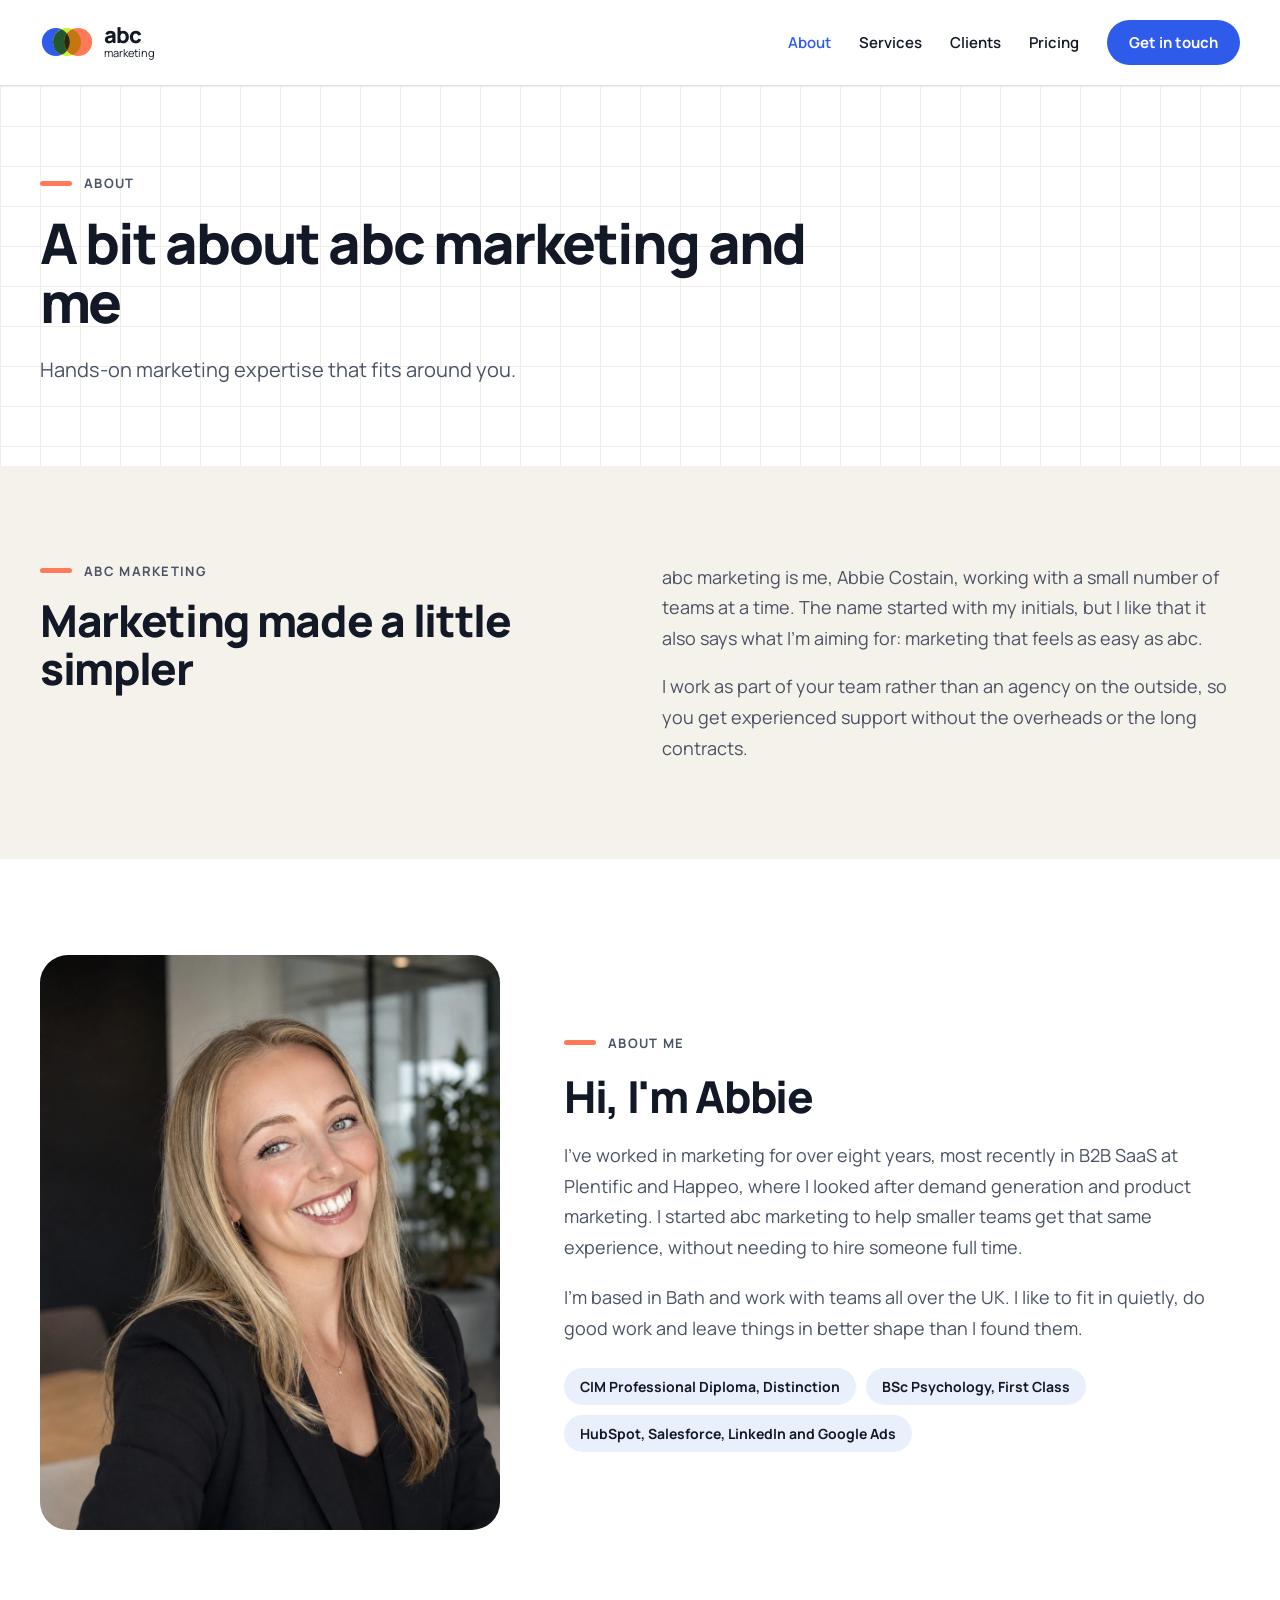
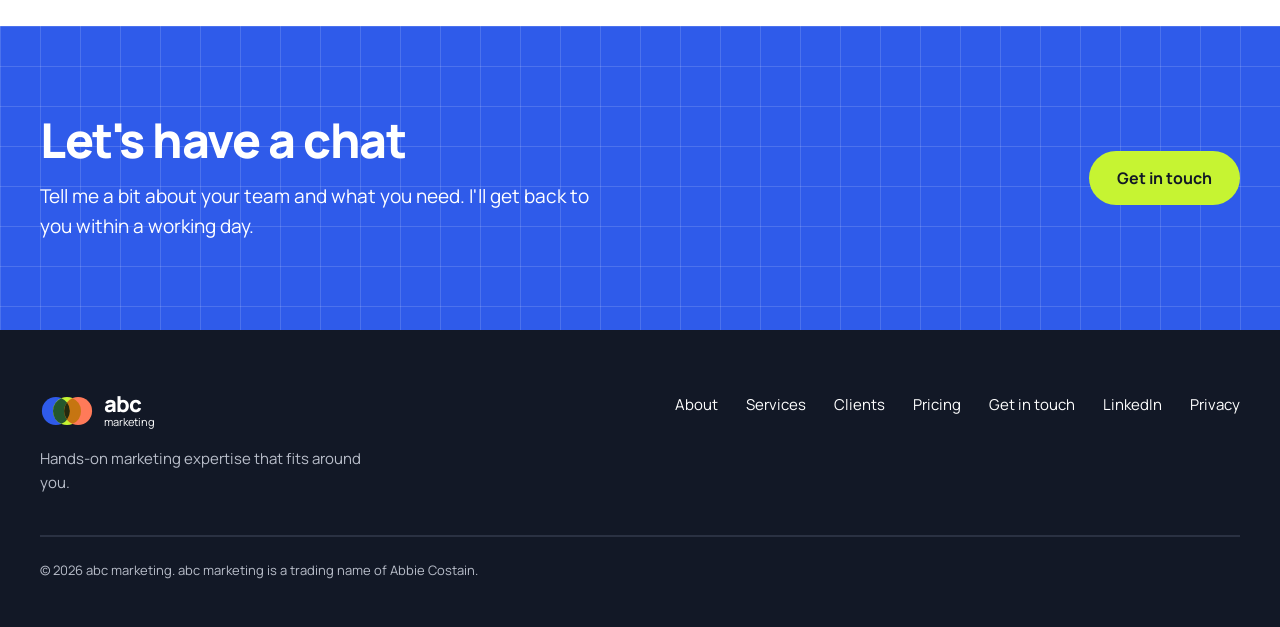
==== about.html @ 3ad104ee "Add privacy policy, footer privacy links and trading name line Co-Authored-By: Claude Opus 5.5 <nore" ====
<!doctype html>
<html lang="en-GB">
<head>
<meta charset="utf-8">
<meta name="viewport" content="width=device-width, initial-scale=1">
<title>About | abc marketing</title>
<meta name="description" content="A bit about abc marketing and Abbie Costain.">
<link rel="icon" type="image/png" sizes="32x32" href="abc-marketing-app-icon-32.png">
<link rel="icon" type="image/svg+xml" href="abc-marketing-app-icon.svg">
<link rel="apple-touch-icon" href="abc-marketing-app-icon-180.png">
<link rel="preconnect" href="https://fonts.googleapis.com">
<link rel="preconnect" href="https://fonts.gstatic.com" crossorigin>
<link rel="stylesheet" href="https://fonts.googleapis.com/css2?family=Manrope:wght@400;500;600;700;800&amp;display=swap">
<link rel="stylesheet" href="styles.css">
</head>
<body>
<div style="font-family: Manrope, sans-serif; color: #121826; background: #FFFFFF">
<header style="border-bottom: 1px solid #E4E2DC; background: #FFFFFF">
<div style="max-width: 1200px; margin: 0 auto; padding: 20px 24px; display: flex; flex-wrap: wrap; align-items: center; justify-content: space-between; gap: 16px">
<a href="index.html" aria-label="abc marketing home" style="display: flex; align-items: center; gap: 10px; text-decoration: none; color: #121826"><svg width="54" height="32" viewBox="0 0 170 100" aria-hidden="true"><circle cx="50" cy="50" r="44" fill="#2F5BEA"></circle><circle cx="85" cy="50" r="44" fill="#C6F432"></circle><circle cx="120" cy="50" r="44" fill="#FF7A59"></circle><path d="M67.5,9.63 A44,44 0 0,1 67.5,90.37 A44,44 0 0,1 67.5,9.63 Z" fill="#24572E"></path><path d="M102.5,9.63 A44,44 0 0,1 102.5,90.37 A44,44 0 0,1 102.5,9.63 Z" fill="#C67511"></path><path d="M85,23.34 A44,44 0 0,1 85,76.66 A44,44 0 0,1 85,23.34 Z" fill="#242A10"></path></svg><span style="display: flex; flex-direction: column"><span style="font-weight: 800; font-size: 22px; line-height: 0.92; letter-spacing: -0.035em">abc</span><span style="font-size: 11px">marketing</span></span></a>
<nav aria-label="Main" style="display: flex; flex-wrap: wrap; align-items: center; gap: 28px; font-weight: 600; font-size: 15px">
<a href="about.html" aria-current="page" style="color: #2F5BEA; text-decoration: none">About</a>
<a href="services.html" style="color: #121826; text-decoration: none">Services</a>
<a href="clients.html" style="color: #121826; text-decoration: none">Clients</a>
<a href="pricing.html" style="color: #121826; text-decoration: none">Pricing</a>
<a href="contact.html" style="background: #2F5BEA; color: #FFFFFF; text-decoration: none; padding: 12px 22px; border-radius: 999px; font-weight: 700">Get in touch</a>
</nav>
</div>
</header>

<section style="background-color: #FFFFFF; background-image: linear-gradient(#EFEDE8 1px, transparent 1px), linear-gradient(90deg, #EFEDE8 1px, transparent 1px); background-size: 40px 40px">
<div style="max-width: 1200px; margin: 0 auto; padding: 88px 24px 80px; display: flex; flex-direction: column; gap: 22px; max-width: 1200px">
<div style="display: flex; align-items: center; gap: 12px"><div style="width: 32px; height: 5px; border-radius: 3px; background: #FF7A59"></div><span style="font-weight: 700; font-size: 13px; letter-spacing: 0.1em; text-transform: uppercase; color: #4A5263">About</span></div>
<h1 style="margin: 0; font-size: 56px; font-weight: 800; line-height: 1.05; letter-spacing: -0.035em; max-width: 800px">A bit about abc marketing and me</h1>
<p style="margin: 0; font-size: 20px; line-height: 1.6; color: #4A5263; max-width: 640px">Hands-on marketing expertise that fits around you.</p>
</div>
</section>

<section style="background: #F5F2EC">
<div style="max-width: 1200px; margin: 0 auto; padding: 96px 24px; display: flex; flex-direction: column; gap: 44px">
<div style="display: flex; flex-wrap: wrap; gap: 32px 64px">
<div style="flex: 1 1 420px"><div style="display: flex; flex-direction: column; gap: 16px; max-width: 720px">
<div style="display: flex; align-items: center; gap: 12px"><div style="width: 32px; height: 5px; border-radius: 3px; background: #FF7A59"></div><span style="font-weight: 700; font-size: 13px; letter-spacing: 0.1em; text-transform: uppercase; color: #4A5263">abc marketing</span></div>
<h2 style="margin: 0; font-size: 44px; font-weight: 800; line-height: 1.1; letter-spacing: -0.03em">Marketing made a little simpler</h2>
</div></div>
<div style="flex: 1 1 440px; display: flex; flex-direction: column; gap: 18px; font-size: 18px; line-height: 1.7; color: #4A5263"><p style="margin: 0">abc marketing is me, Abbie Costain, working with a small number of teams at a time. The name started with my initials, but I like that it also says what I'm aiming for: marketing that feels as easy as abc.</p><p style="margin: 0">I work as part of your team rather than an agency on the outside, so you get experienced support without the overheads or the long contracts.</p></div>
</div>
</div>
</section>

<section style="background: #FFFFFF">
<div style="max-width: 1200px; margin: 0 auto; padding: 96px 24px; display: flex; flex-wrap: wrap; gap: 64px; align-items: center">
<img src="abbie-costain.jpg" alt="Abbie Costain smiling, wearing a black blazer" style="flex: 1 1 340px; max-width: 460px; width: 100%; aspect-ratio: 4 / 5; object-fit: cover; object-position: 50% 30%; border-radius: 28px; background: #F5F2EC; display: block">
<div style="flex: 1 1 480px; display: flex; flex-direction: column; gap: 20px">
<div style="display: flex; align-items: center; gap: 12px"><div style="width: 32px; height: 5px; border-radius: 3px; background: #FF7A59"></div><span style="font-weight: 700; font-size: 13px; letter-spacing: 0.1em; text-transform: uppercase; color: #4A5263">About me</span></div>
<h2 style="margin: 0; font-size: 44px; font-weight: 800; line-height: 1.1; letter-spacing: -0.03em">Hi, I'm Abbie</h2>
<p style="margin: 0; font-size: 18px; line-height: 1.7; color: #4A5263">I've worked in marketing for over eight years, most recently in B2B SaaS at Plentific and Happeo, where I looked after demand generation and product marketing. I started abc marketing to help smaller teams get that same experience, without needing to hire someone full time.</p>
<p style="margin: 0; font-size: 18px; line-height: 1.7; color: #4A5263">I'm based in Bath and work with teams all over the UK. I like to fit in quietly, do good work and leave things in better shape than I found them.</p>
<div style="display: flex; flex-wrap: wrap; gap: 10px; margin-top: 4px"><span style="font-weight: 700; font-size: 14px; padding: 9px 16px; border-radius: 999px; background: #EAEFFC">CIM Professional Diploma, Distinction</span><span style="font-weight: 700; font-size: 14px; padding: 9px 16px; border-radius: 999px; background: #EAEFFC">BSc Psychology, First Class</span><span style="font-weight: 700; font-size: 14px; padding: 9px 16px; border-radius: 999px; background: #EAEFFC">HubSpot, Salesforce, LinkedIn and Google Ads</span></div>
</div>
</div>
</section>

<section style="background-color: #2F5BEA; background-image: linear-gradient(rgba(255,255,255,0.14) 1px, transparent 1px), linear-gradient(90deg, rgba(255,255,255,0.14) 1px, transparent 1px); background-size: 40px 40px; color: #FFFFFF">
<div style="max-width: 1200px; margin: 0 auto; padding: 88px 24px; display: flex; flex-wrap: wrap; gap: 32px; align-items: center; justify-content: space-between">
<div style="flex: 1 1 520px; display: flex; flex-direction: column; gap: 14px">
<h2 style="margin: 0; font-size: 48px; font-weight: 800; line-height: 1.1; letter-spacing: -0.03em">Let's have a chat</h2>
<p style="margin: 0; font-size: 19px; line-height: 1.6; max-width: 560px">Tell me a bit about your team and what you need. I'll get back to you within a working day.</p>
</div>
<a href="contact.html" style="background: #C6F432; color: #121826; text-decoration: none; padding: 16px 28px; border-radius: 999px; font-weight: 700; font-size: 16px">Get in touch</a>
</div>
</section>

<footer style="background: #121826; color: #FFFFFF">
<div style="max-width: 1200px; margin: 0 auto; padding: 64px 24px 48px; display: flex; flex-wrap: wrap; gap: 40px; justify-content: space-between">
<div style="display: flex; flex-direction: column; gap: 18px">
<div style="display: flex; align-items: center; gap: 10px"><svg width="54" height="32" viewBox="0 0 170 100" aria-hidden="true"><circle cx="50" cy="50" r="44" fill="#2F5BEA"></circle><circle cx="85" cy="50" r="44" fill="#C6F432"></circle><circle cx="120" cy="50" r="44" fill="#FF7A59"></circle><path d="M67.5,9.63 A44,44 0 0,1 67.5,90.37 A44,44 0 0,1 67.5,9.63 Z" fill="#24572E"></path><path d="M102.5,9.63 A44,44 0 0,1 102.5,90.37 A44,44 0 0,1 102.5,9.63 Z" fill="#C67511"></path><path d="M85,23.34 A44,44 0 0,1 85,76.66 A44,44 0 0,1 85,23.34 Z" fill="#242A10"></path></svg><span style="display: flex; flex-direction: column"><span style="font-weight: 800; font-size: 22px; line-height: 0.92; letter-spacing: -0.035em">abc</span><span style="font-size: 11px">marketing</span></span></div>
<div style="font-size: 15px; line-height: 1.6; color: #B9BECA; max-width: 340px">Hands-on marketing expertise that fits around you.</div>
</div>
<nav aria-label="Footer" style="display: flex; flex-wrap: wrap; gap: 12px 28px; font-size: 15px; align-content: flex-start">
<a href="about.html" style="color: #FFFFFF; text-decoration: none">About</a>
<a href="services.html" style="color: #FFFFFF; text-decoration: none">Services</a>
<a href="clients.html" style="color: #FFFFFF; text-decoration: none">Clients</a>
<a href="pricing.html" style="color: #FFFFFF; text-decoration: none">Pricing</a>
<a href="contact.html" style="color: #FFFFFF; text-decoration: none">Get in touch</a>
<a href="#" style="color: #FFFFFF; text-decoration: none">LinkedIn</a>
<a href="privacy.html" style="color: #FFFFFF; text-decoration: none">Privacy</a>
</nav>
<div style="flex-basis: 100%; font-size: 13px; color: #B9BECA; padding-top: 24px; border-top: 2px solid #2A3142">© 2026 abc marketing. abc marketing is a trading name of Abbie Costain.</div>
</div>
</footer>
</div>
</body>
</html>
---- styles.css ----
/* abc marketing website styles
   Shared with the abc marketing design system: same tokens, same component classes. */

/* Tokens */
:root {
  --cobalt: #2f5bea; --ink: #121826; --white: #ffffff; --sand: #f5f2ec;
  --lime: #c6f432; --coral: #ff7a59; --cobalt-10: #eaeffc; --slate: #4a5263; --line: #e4e2dc;
  --lime-shade: #b5e21f; --logo-green: #24572e; --logo-amber: #c67511; --logo-olive: #242a10;
  --ink-muted: #b9beca; --ink-line: #2a3142;
  --surface: var(--white); --surface-alt: var(--sand); --text: var(--ink); --text-muted: var(--slate);
  --accent: var(--cobalt); --accent-on-dark: var(--lime); --border: var(--line);
  --space-1: 4px; --space-2: 8px; --space-3: 16px; --space-4: 24px; --space-5: 32px; --space-6: 48px; --space-7: 64px; --space-8: 96px;
  --radius-sm: 8px; --radius-field: 14px; --radius-card: 24px; --radius-pill: 999px;
  --font-sans: Manrope, system-ui, -apple-system, "Segoe UI", sans-serif;
}

/* Base */
body { margin: 0; font-family: var(--font-sans); color: var(--ink); background: var(--white); }
a { color: var(--cobalt); }
a:hover { color: var(--ink); }
img { max-width: 100%; }
.abc *, .abc *::before, .abc *::after { box-sizing: border-box; }

/* Type styles */
.hero { margin: 0; font-size: 56px; font-weight: 800; line-height: 1.05; letter-spacing: -0.035em; }
.heading-1 { margin: 0; font-size: 48px; font-weight: 800; line-height: 1.05; letter-spacing: -0.03em; }
.heading-2 { margin: 0; font-size: 28px; font-weight: 700; line-height: 1.2; letter-spacing: -0.01em; }
.lead { margin: 0; font-size: 20px; line-height: 1.6; color: var(--slate); }
.body { margin: 0; font-size: 18px; line-height: 1.6; }
.small { margin: 0; font-size: 15px; line-height: 1.6; }

/* Layout */
.container { max-width: 1200px; margin: 0 auto; padding-left: var(--space-4); padding-right: var(--space-4); }
.site-header { border-bottom: 1px solid var(--line); background: var(--white); }
.site-header__inner { padding-top: 20px; padding-bottom: 20px; display: flex; flex-wrap: wrap; align-items: center; justify-content: space-between; gap: var(--space-3); }
.site-nav { display: flex; flex-wrap: wrap; align-items: center; gap: 28px; }
.site-footer { background: var(--ink); color: var(--white); }
.site-footer__inner { padding-top: var(--space-7); padding-bottom: var(--space-6); display: flex; flex-wrap: wrap; gap: 40px; justify-content: space-between; }
.site-footer__brand { display: flex; flex-direction: column; gap: 18px; }
.site-footer__tagline { max-width: 420px; color: var(--ink-muted); text-wrap: balance; }
.site-footer__nav { display: flex; flex-wrap: wrap; gap: 12px 28px; font-size: 15px; align-content: flex-start; }
.site-footer__nav a { color: var(--white); text-decoration: none; }
.site-footer__nav a:hover { color: var(--lime); }
.site-footer__legal { flex-basis: 100%; font-size: 13px; color: var(--ink-muted); padding-top: var(--space-4); border-top: 2px solid var(--ink-line); }

/* Homepage hero: spacing scales with screen height so it fits laptop screens */
.home-hero { padding-top: clamp(56px, 12vh, 128px); padding-bottom: clamp(64px, 13vh, 136px); display: flex; flex-direction: column; align-items: center; text-align: center; gap: 26px; }
.home-hero .hero { max-width: 860px; }
.home-hero .lead { max-width: 640px; }
.home-hero__actions { display: flex; flex-wrap: wrap; justify-content: center; gap: 12px; margin-top: 6px; }

/* Contact page */
.contact-hero { padding-top: clamp(48px, 8vh, 88px); padding-bottom: clamp(56px, 9vh, 96px); display: flex; flex-wrap: wrap; gap: 56px; align-items: flex-start; justify-content: space-between; }
.contact-hero__intro { flex: 1 1 420px; max-width: 520px; display: flex; flex-direction: column; gap: 22px; }
.contact-hero__intro .hero { max-width: 800px; }
.contact-form { flex: 1 1 480px; max-width: 560px; background: var(--white); border: 2px solid var(--line); border-radius: 28px; padding: 40px; display: flex; flex-direction: column; gap: 20px; }
.contact-form__row { display: grid; grid-template-columns: repeat(auto-fit, minmax(220px, 1fr)); gap: 20px; }
.contact-form .abc-btn { align-self: flex-start; }

/* Components (from the design system) */
.abc-btn { display: inline-flex; align-items: center; justify-content: center; gap: var(--space-2); min-height: 48px; padding: 0 28px; border-radius: var(--radius-pill); border: 2px solid transparent; font: 700 16px/1 var(--font-sans); text-decoration: none; cursor: pointer; }
.abc-btn--primary { background: var(--cobalt); color: var(--white); }
.abc-btn--primary:hover { background: var(--ink); color: var(--white); }
.abc-btn--secondary { background: transparent; color: var(--ink); border-color: var(--ink); }
.abc-btn--secondary:hover { background: var(--ink); color: var(--white); }
.abc-btn--on-dark { background: var(--lime); color: var(--ink); }
.abc-btn--on-dark:hover { background: var(--white); color: var(--ink); }
.abc-btn--small { min-height: 44px; padding: 0 22px; font-size: 15px; }
.abc-btn:focus-visible { outline: 3px solid var(--ink); outline-offset: 3px; }
.abc-btn--on-dark:focus-visible { outline-color: var(--lime); }

.abc-link { color: var(--cobalt); font-weight: 700; text-decoration: none; }
.abc-link:hover { color: var(--ink); text-decoration: underline; text-underline-offset: 4px; }
.abc-link--arrow::after { content: " \2192"; }

/* Highlighter stroke: one phrase per headline, kept on one line */
.abc-highlight { display: inline-block; white-space: nowrap; line-height: inherit; padding: 0 0.25em; background: url("data:image/svg+xml,%3Csvg xmlns='http://www.w3.org/2000/svg' viewBox='0 0 400 100' preserveAspectRatio='none'%3E%3Cpath fill='%23C6F432' d='M9,30 C70,22 150,27 230,21 S350,18 393,24 L396,37 L393,51 L397,65 L391,80 C330,88 240,83 160,88 S50,93 11,89 L6,77 L9,64 L5,51 L9,39 Z'/%3E%3Cpath fill='%23B5E21F' opacity='.45' d='M14,72 C90,66 200,70 300,66 S380,68 392,70 L390,80 C320,86 220,82 150,86 S60,90 12,86 Z'/%3E%3C/svg%3E") no-repeat center / 100% 100%; }
.abc-underline { display: inline-block; white-space: nowrap; padding-bottom: 0.18em; background: url("data:image/svg+xml,%3Csvg xmlns='http://www.w3.org/2000/svg' viewBox='0 0 400 40' preserveAspectRatio='none'%3E%3Cpath fill='%232F5BEA' d='M6,12 C80,6 170,10 250,7 S360,5 394,9 L397,18 L393,27 C320,33 230,29 150,32 S50,35 8,32 L3,24 L7,18 Z'/%3E%3C/svg%3E") no-repeat left bottom / 100% 0.32em; }

.abc-eyebrow { display: inline-flex; align-items: center; gap: 12px; font: 700 13px/1.4 var(--font-sans); letter-spacing: 0.1em; text-transform: uppercase; color: var(--slate); }
.abc-eyebrow::before { content: ""; width: 32px; height: 5px; border-radius: 3px; background: var(--coral); }
.abc-eyebrow--on-dark { color: var(--ink-muted); }

.abc-tag { display: inline-flex; align-items: center; padding: 7px 14px; border-radius: var(--radius-pill); background: var(--cobalt-10); color: var(--ink); font: 700 13px/1 var(--font-sans); }
.abc-tag--featured { background: var(--coral); }

.abc-card { background: var(--sand); border-radius: var(--radius-card); padding: var(--space-4); display: flex; flex-direction: column; gap: 10px; position: relative; }
.abc-card--outline { background: var(--white); border: 2px solid var(--line); }

.abc-field { display: flex; flex-direction: column; gap: var(--space-2); }
.abc-field__label { font: 700 15px/1.3 var(--font-sans); }
.abc-field__input { width: 100%; font: 400 16px/1.4 var(--font-sans); padding: 14px 16px; border: 2px solid var(--slate); border-radius: 12px; background: var(--white); color: var(--ink); }
.abc-field__input:focus { outline: none; border-color: var(--cobalt); box-shadow: 0 0 0 3px var(--cobalt-10); }
textarea.abc-field__input { resize: vertical; }

.abc-logo { display: inline-flex; align-items: center; gap: 10px; color: var(--ink); text-decoration: none; }
.abc-logo:hover { color: var(--ink); }
.abc-logo__words { display: flex; flex-direction: column; }
.abc-logo__abc { font-weight: 800; font-size: 22px; line-height: 0.92; letter-spacing: -0.035em; }
.abc-logo__marketing { font-size: 11px; font-weight: 400; }
.abc-logo--on-dark, .abc-logo--on-dark:hover { color: var(--white); }

/* Section backgrounds */
/* Legal pages */
.legal-hero { padding-top: clamp(48px, 8vh, 88px); padding-bottom: clamp(40px, 6vh, 64px); display: flex; flex-direction: column; gap: 18px; }
.legal-page { max-width: 760px; padding-top: var(--space-7); padding-bottom: var(--space-8); display: flex; flex-direction: column; gap: 18px; }
.legal-page .heading-2 { margin-top: 24px; }
.legal-page .heading-2:first-child { margin-top: 0; }
.legal-list { margin: 0; padding-left: 1.2em; display: flex; flex-direction: column; gap: 8px; }
.contact-form__note { margin: 0; font-size: 14px; line-height: 1.5; color: var(--slate); }
.abc-bg-dots { background-color: var(--sand); background-image: radial-gradient(#d9d4ca 1.6px, transparent 1.6px); background-size: 28px 28px; }
.abc-bg-grid { background-color: var(--white); background-image: linear-gradient(var(--line) 1px, transparent 1px), linear-gradient(90deg, var(--line) 1px, transparent 1px); background-size: 28px 28px; }
.abc-bg-blueprint { background-color: var(--cobalt); color: var(--white); background-image: linear-gradient(rgba(255,255,255,0.16) 1px, transparent 1px), linear-gradient(90deg, rgba(255,255,255,0.16) 1px, transparent 1px); background-size: 28px 28px; }

/* Older pages (not linked): keep a wrapped highlight neat */
h1 span, h2 span { -webkit-box-decoration-break: clone; box-decoration-break: clone; }

/* Smaller screens */
@media (max-width: 700px) {
  h1, .hero { font-size: 40px !important; }
  h2 { font-size: 32px !important; }
  /* Homepage headline: shrink just enough to keep the highlighted phrase on one line */
  #hero-title { font-size: min(40px, calc((100vw - 72px) / 8.6)) !important; }
  section > div, .home-hero, .contact-hero { padding-top: 64px !important; padding-bottom: 64px !important; }
  header nav { gap: 16px !important; }
  .contact-form { padding: 28px; }
}
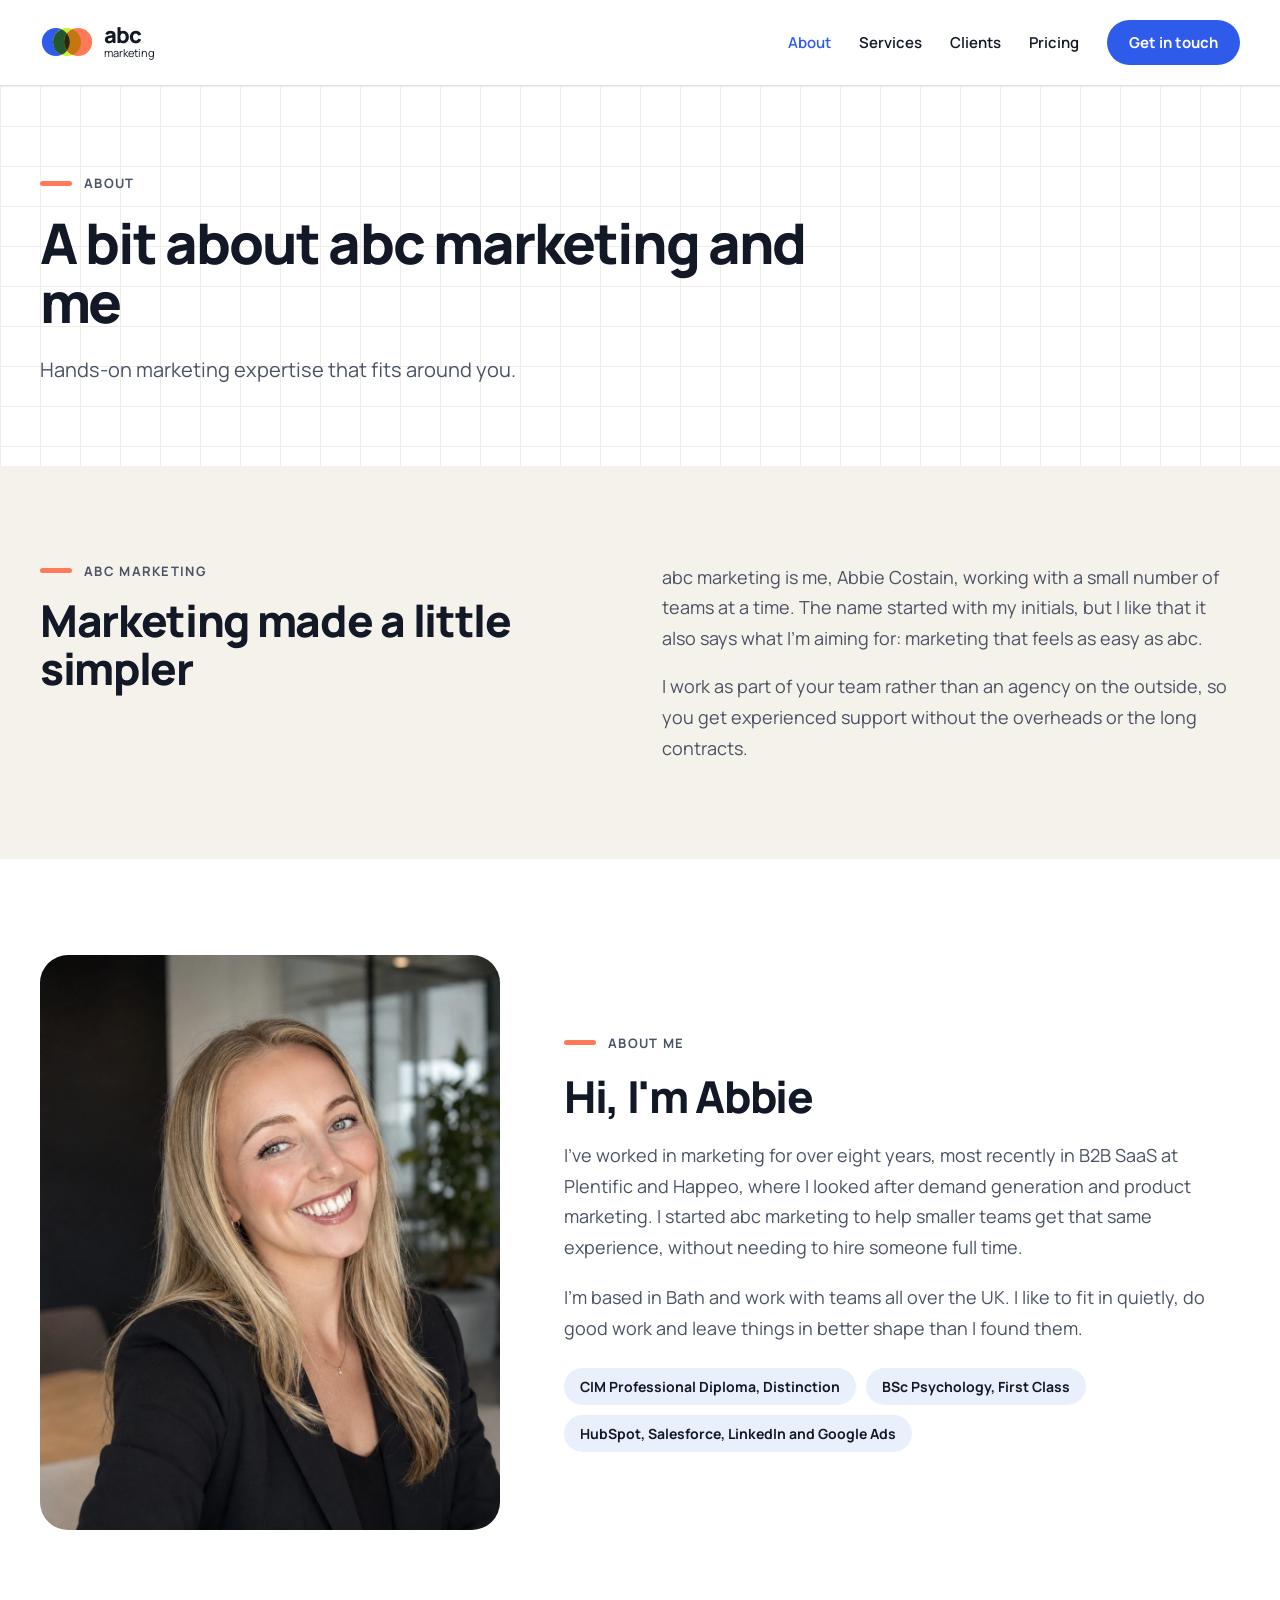
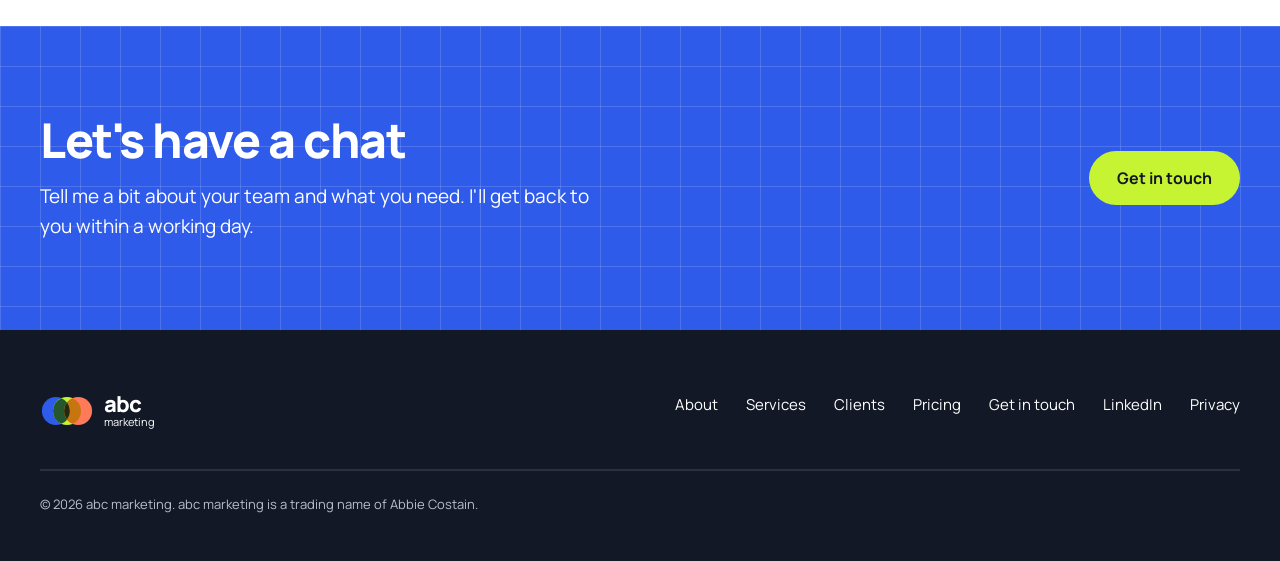
==== commit e29295d5: "Remove footer tagline and switch favicon to white tile Co-Authored-By: Claude Opus 5.5 <noreply@anth" ====
--- a/about.html
+++ b/about.html
@@ -75,7 +75,6 @@
 <div style="max-width: 1200px; margin: 0 auto; padding: 64px 24px 48px; display: flex; flex-wrap: wrap; gap: 40px; justify-content: space-between">
 <div style="display: flex; flex-direction: column; gap: 18px">
 <div style="display: flex; align-items: center; gap: 10px"><svg width="54" height="32" viewBox="0 0 170 100" aria-hidden="true"><circle cx="50" cy="50" r="44" fill="#2F5BEA"></circle><circle cx="85" cy="50" r="44" fill="#C6F432"></circle><circle cx="120" cy="50" r="44" fill="#FF7A59"></circle><path d="M67.5,9.63 A44,44 0 0,1 67.5,90.37 A44,44 0 0,1 67.5,9.63 Z" fill="#24572E"></path><path d="M102.5,9.63 A44,44 0 0,1 102.5,90.37 A44,44 0 0,1 102.5,9.63 Z" fill="#C67511"></path><path d="M85,23.34 A44,44 0 0,1 85,76.66 A44,44 0 0,1 85,23.34 Z" fill="#242A10"></path></svg><span style="display: flex; flex-direction: column"><span style="font-weight: 800; font-size: 22px; line-height: 0.92; letter-spacing: -0.035em">abc</span><span style="font-size: 11px">marketing</span></span></div>
-<div style="font-size: 15px; line-height: 1.6; color: #B9BECA; max-width: 340px">Hands-on marketing expertise that fits around you.</div>
 </div>
 <nav aria-label="Footer" style="display: flex; flex-wrap: wrap; gap: 12px 28px; font-size: 15px; align-content: flex-start">
 <a href="about.html" style="color: #FFFFFF; text-decoration: none">About</a>
--- a/styles.css
+++ b/styles.css
@@ -101,12 +101,42 @@
 .abc-logo--on-dark, .abc-logo--on-dark:hover { color: var(--white); }
 
 /* Section backgrounds */
-/* Legal pages */
-.legal-hero { padding-top: clamp(48px, 8vh, 88px); padding-bottom: clamp(40px, 6vh, 64px); display: flex; flex-direction: column; gap: 18px; }
-.legal-page { max-width: 760px; padding-top: var(--space-7); padding-bottom: var(--space-8); display: flex; flex-direction: column; gap: 18px; }
-.legal-page .heading-2 { margin-top: 24px; }
-.legal-page .heading-2:first-child { margin-top: 0; }
-.legal-list { margin: 0; padding-left: 1.2em; display: flex; flex-direction: column; gap: 8px; }
+/* Privacy page */
+.pp-hero { padding-top: clamp(56px, 10vh, 96px); padding-bottom: clamp(56px, 9vh, 88px); display: flex; flex-direction: column; align-items: flex-start; gap: 22px; }
+.pp-hero .hero { max-width: 820px; }
+.pp-hero .lead { max-width: 640px; }
+.pp-hero__date { background: var(--white); border: 2px solid var(--line); }
+.pp-h2 { margin: 0; font-size: 44px; font-weight: 800; line-height: 1.1; letter-spacing: -0.03em; }
+.pp-short { padding-top: var(--space-8); padding-bottom: var(--space-8); display: flex; flex-direction: column; gap: 40px; }
+.pp-short__intro { display: flex; flex-direction: column; gap: 16px; }
+.pp-short__text { margin: 0; max-width: 720px; font-size: 18px; line-height: 1.7; color: var(--slate); }
+.pp-short__cards { display: grid; grid-template-columns: repeat(auto-fit, minmax(260px, 1fr)); gap: var(--space-4); }
+.pp-short__cards .abc-card { padding: var(--space-5); gap: 12px; }
+.pp-short__cards p, .pp-services p { margin: 0; font-size: 16px; line-height: 1.6; color: var(--slate); }
+.pp-icon { width: 48px; height: 48px; border-radius: 50%; background: var(--cobalt-10); color: var(--cobalt); display: inline-flex; align-items: center; justify-content: center; margin-bottom: 8px; }
+.pp-card__title, .pp-service__name { margin: 0; font-size: 22px; font-weight: 800; line-height: 1.2; letter-spacing: -0.01em; }
+.pp-rows { padding-top: var(--space-7); padding-bottom: var(--space-8); }
+.pp-row { display: grid; grid-template-columns: minmax(0, 1fr) minmax(0, 1.6fr); gap: 24px 64px; padding: var(--space-6) 0; border-top: 2px solid var(--line); }
+.pp-row:first-child { border-top: 0; }
+.pp-row__head { display: flex; flex-direction: column; gap: 12px; }
+.pp-row__num { font-weight: 800; font-size: 15px; color: var(--coral); letter-spacing: 0.04em; }
+.pp-row__title { margin: 0; font-size: 32px; font-weight: 800; line-height: 1.15; letter-spacing: -0.02em; }
+.pp-row__body { display: flex; flex-direction: column; gap: 18px; font-size: 18px; line-height: 1.7; color: var(--slate); }
+.pp-row__body p { margin: 0; }
+.pp-row__body strong { color: var(--ink); }
+.pp-services { display: grid; grid-template-columns: repeat(auto-fit, minmax(240px, 1fr)); gap: var(--space-3); }
+.pp-services .abc-card { padding: var(--space-4); gap: 10px; align-items: flex-start; }
+.pp-checks { list-style: none; margin: 0; padding: 0; display: flex; flex-direction: column; gap: 12px; }
+.pp-checks li { display: flex; gap: 12px; align-items: flex-start; color: var(--ink); }
+.pp-checks svg { flex: none; margin-top: 4px; color: var(--cobalt); }
+.pp-cta { padding-top: 88px; padding-bottom: 88px; display: flex; flex-wrap: wrap; gap: 32px; align-items: center; justify-content: space-between; }
+.pp-cta__text { display: flex; flex-direction: column; gap: 14px; }
+.pp-cta__text p { margin: 0; font-size: 19px; line-height: 1.6; }
+.pp-cta a:not(.abc-btn) { color: var(--white); }
+@media (max-width: 800px) {
+  .pp-row { grid-template-columns: 1fr; padding: var(--space-5) 0; }
+  .pp-h2 { font-size: 32px; }
+}
 .contact-form__note { margin: 0; font-size: 14px; line-height: 1.5; color: var(--slate); }
 .abc-bg-dots { background-color: var(--sand); background-image: radial-gradient(#d9d4ca 1.6px, transparent 1.6px); background-size: 28px 28px; }
 .abc-bg-grid { background-color: var(--white); background-image: linear-gradient(var(--line) 1px, transparent 1px), linear-gradient(90deg, var(--line) 1px, transparent 1px); background-size: 28px 28px; }
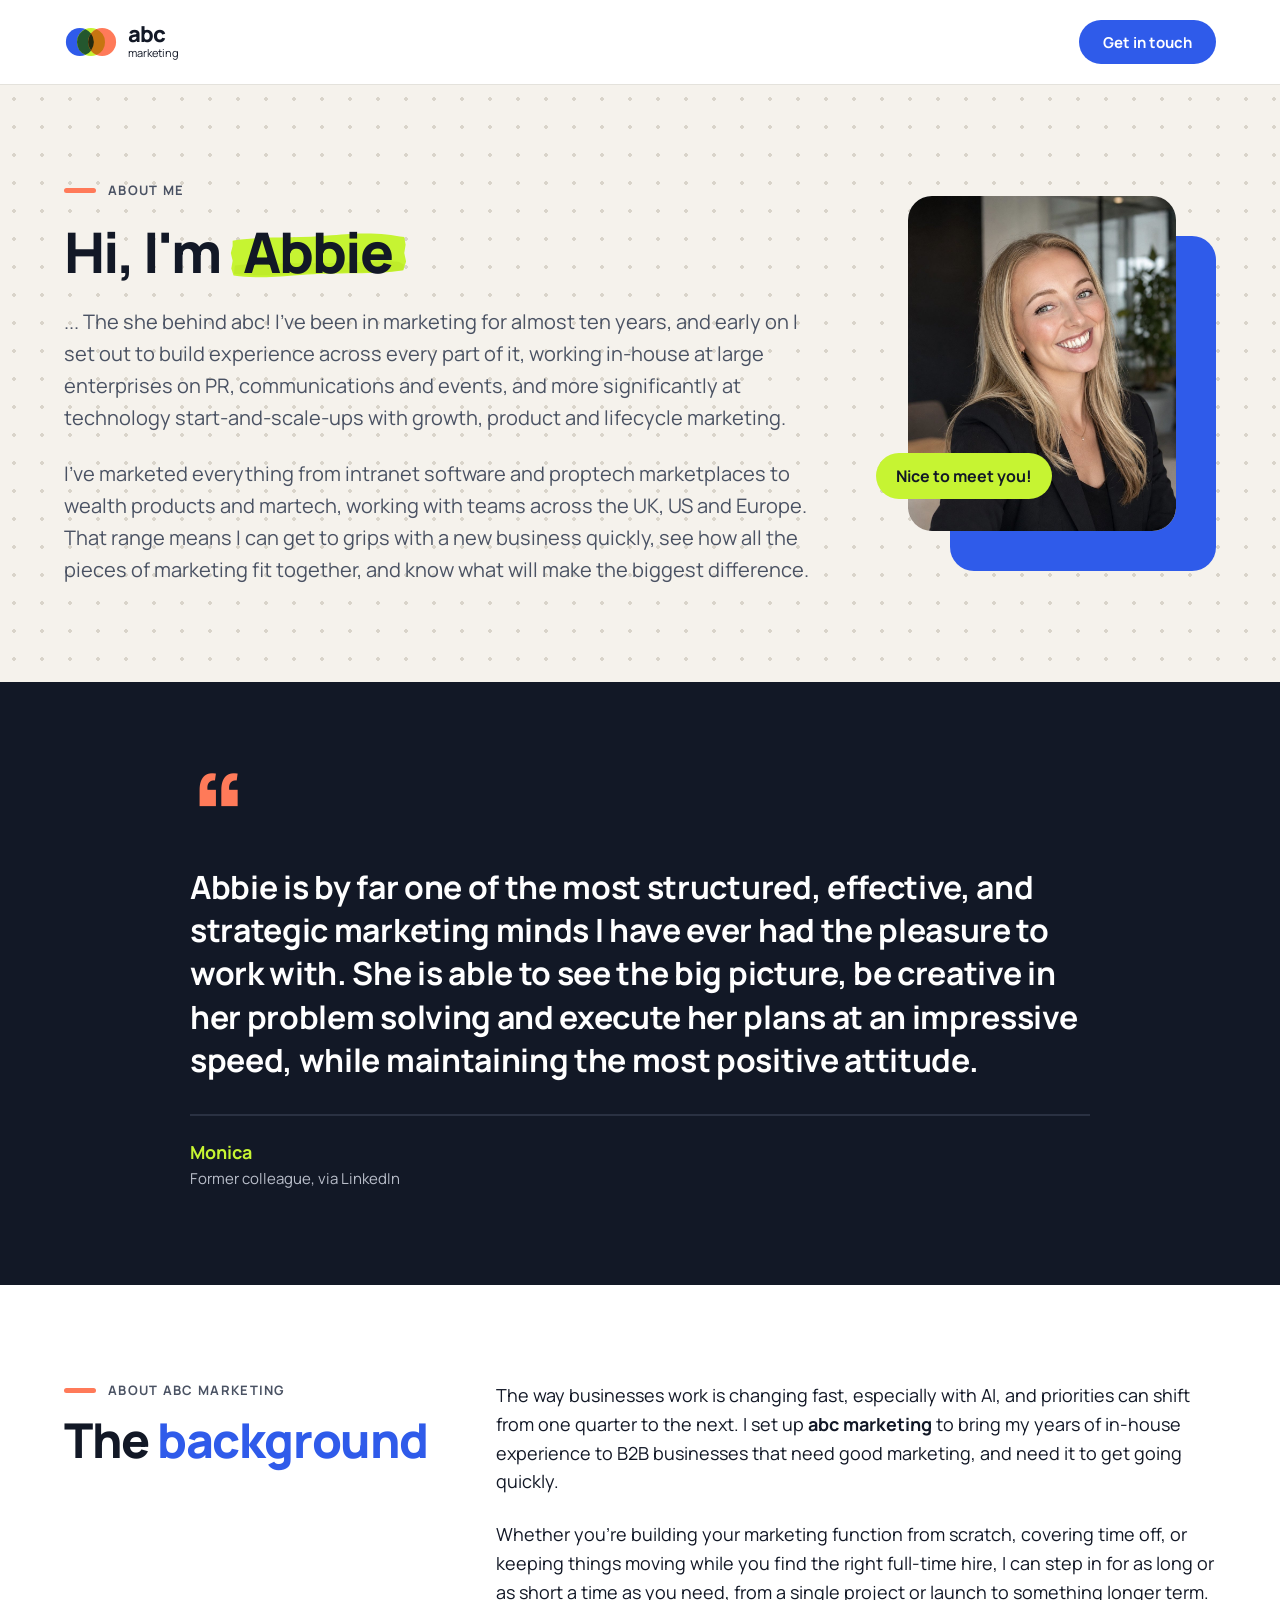
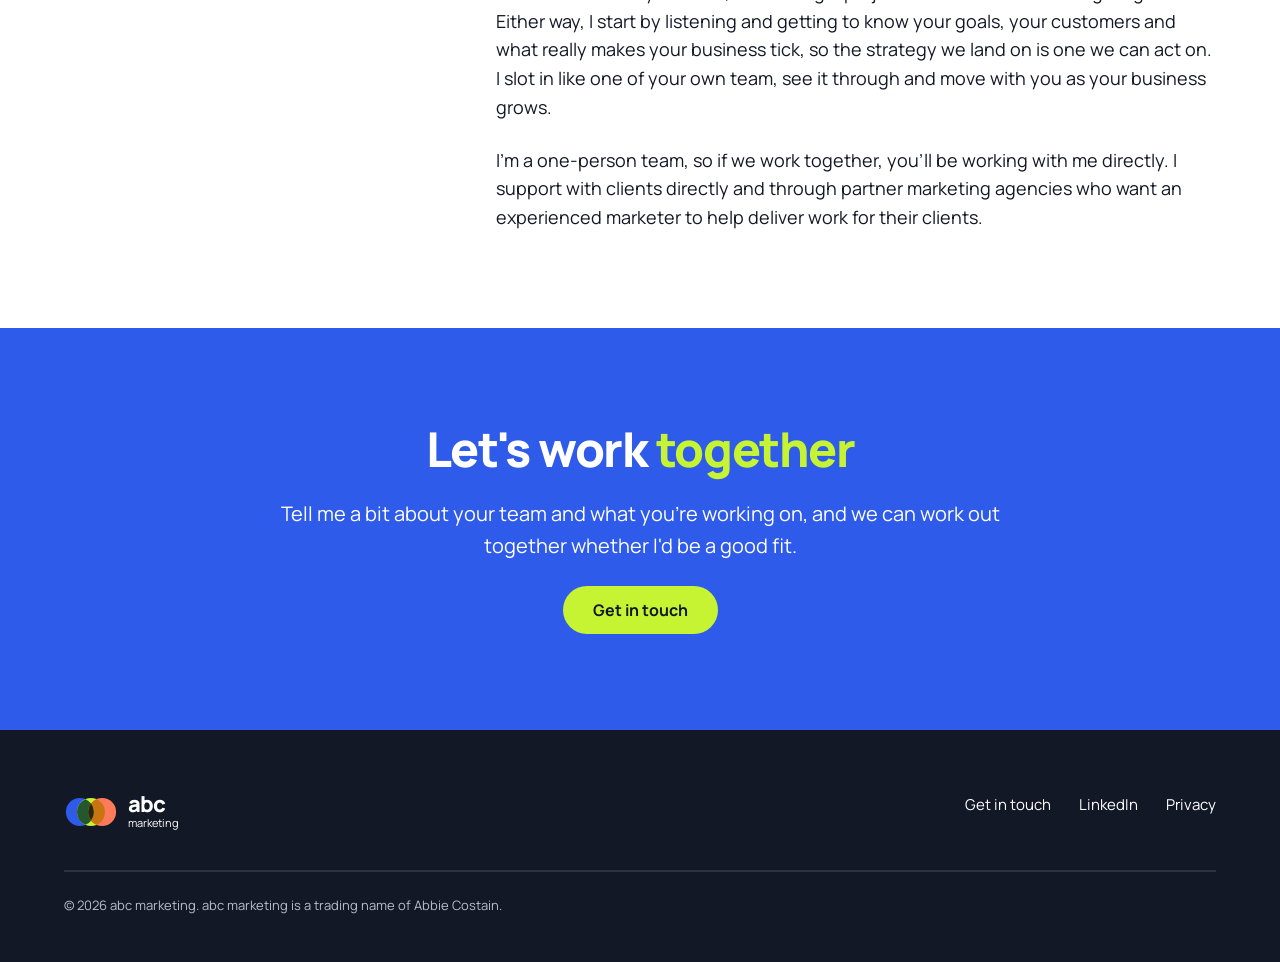
==== commit 7111a460: "Refresh About page with new copy, photo layout and testimonial Co-Authored-By: Claude Opus 5.5 <nore" ====
--- a/about.html
+++ b/about.html
@@ -4,7 +4,7 @@
 <meta charset="utf-8">
 <meta name="viewport" content="width=device-width, initial-scale=1">
 <title>About | abc marketing</title>
-<meta name="description" content="A bit about abc marketing and Abbie Costain.">
+<meta name="description" content="Meet Abbie, the marketer behind abc marketing.">
 <link rel="icon" type="image/png" sizes="32x32" href="abc-marketing-app-icon-32.png">
 <link rel="icon" type="image/svg+xml" href="abc-marketing-app-icon.svg">
 <link rel="apple-touch-icon" href="abc-marketing-app-icon-180.png">
@@ -13,81 +13,78 @@
 <link rel="stylesheet" href="https://fonts.googleapis.com/css2?family=Manrope:wght@400;500;600;700;800&amp;display=swap">
 <link rel="stylesheet" href="styles.css">
 </head>
-<body>
-<div style="font-family: Manrope, sans-serif; color: #121826; background: #FFFFFF">
-<header style="border-bottom: 1px solid #E4E2DC; background: #FFFFFF">
-<div style="max-width: 1200px; margin: 0 auto; padding: 20px 24px; display: flex; flex-wrap: wrap; align-items: center; justify-content: space-between; gap: 16px">
-<a href="index.html" aria-label="abc marketing home" style="display: flex; align-items: center; gap: 10px; text-decoration: none; color: #121826"><svg width="54" height="32" viewBox="0 0 170 100" aria-hidden="true"><circle cx="50" cy="50" r="44" fill="#2F5BEA"></circle><circle cx="85" cy="50" r="44" fill="#C6F432"></circle><circle cx="120" cy="50" r="44" fill="#FF7A59"></circle><path d="M67.5,9.63 A44,44 0 0,1 67.5,90.37 A44,44 0 0,1 67.5,9.63 Z" fill="#24572E"></path><path d="M102.5,9.63 A44,44 0 0,1 102.5,90.37 A44,44 0 0,1 102.5,9.63 Z" fill="#C67511"></path><path d="M85,23.34 A44,44 0 0,1 85,76.66 A44,44 0 0,1 85,23.34 Z" fill="#242A10"></path></svg><span style="display: flex; flex-direction: column"><span style="font-weight: 800; font-size: 22px; line-height: 0.92; letter-spacing: -0.035em">abc</span><span style="font-size: 11px">marketing</span></span></a>
-<nav aria-label="Main" style="display: flex; flex-wrap: wrap; align-items: center; gap: 28px; font-weight: 600; font-size: 15px">
-<a href="about.html" aria-current="page" style="color: #2F5BEA; text-decoration: none">About</a>
-<a href="services.html" style="color: #121826; text-decoration: none">Services</a>
-<a href="clients.html" style="color: #121826; text-decoration: none">Clients</a>
-<a href="pricing.html" style="color: #121826; text-decoration: none">Pricing</a>
-<a href="contact.html" style="background: #2F5BEA; color: #FFFFFF; text-decoration: none; padding: 12px 22px; border-radius: 999px; font-weight: 700">Get in touch</a>
+<body class="abc">
+<header class="site-header">
+<div class="container site-header__inner">
+<a class="abc-logo" href="index.html" aria-label="abc marketing home"><svg width="54" height="32" viewBox="0 0 170 100" aria-hidden="true"><circle cx="50" cy="50" r="44" fill="#2F5BEA"></circle><circle cx="85" cy="50" r="44" fill="#C6F432"></circle><circle cx="120" cy="50" r="44" fill="#FF7A59"></circle><path d="M67.5,9.63 A44,44 0 0,1 67.5,90.37 A44,44 0 0,1 67.5,9.63 Z" fill="#24572E"></path><path d="M102.5,9.63 A44,44 0 0,1 102.5,90.37 A44,44 0 0,1 102.5,9.63 Z" fill="#C67511"></path><path d="M85,23.34 A44,44 0 0,1 85,76.66 A44,44 0 0,1 85,23.34 Z" fill="#242A10"></path></svg><span class="abc-logo__words"><span class="abc-logo__abc">abc</span><span class="abc-logo__marketing">marketing</span></span></a>
+<nav class="site-nav" aria-label="Main">
+<a class="abc-btn abc-btn--primary abc-btn--small" href="contact.html">Get in touch</a>
 </nav>
 </div>
 </header>
+<main>
 
-<section style="background-color: #FFFFFF; background-image: linear-gradient(#EFEDE8 1px, transparent 1px), linear-gradient(90deg, #EFEDE8 1px, transparent 1px); background-size: 40px 40px">
-<div style="max-width: 1200px; margin: 0 auto; padding: 88px 24px 80px; display: flex; flex-direction: column; gap: 22px; max-width: 1200px">
-<div style="display: flex; align-items: center; gap: 12px"><div style="width: 32px; height: 5px; border-radius: 3px; background: #FF7A59"></div><span style="font-weight: 700; font-size: 13px; letter-spacing: 0.1em; text-transform: uppercase; color: #4A5263">About</span></div>
-<h1 style="margin: 0; font-size: 56px; font-weight: 800; line-height: 1.05; letter-spacing: -0.035em; max-width: 800px">A bit about abc marketing and me</h1>
-<p style="margin: 0; font-size: 20px; line-height: 1.6; color: #4A5263; max-width: 640px">Hands-on marketing expertise that fits around you.</p>
+<section class="abc-bg-dots">
+<div class="container" style="padding-top: 96px; padding-bottom: 96px; display: flex; flex-wrap: wrap; align-items: center; gap: 48px;">
+<div style="flex: 999 1 520px; min-width: 0; display: flex; flex-direction: column; gap: 24px;">
+<span class="abc-eyebrow">About me</span>
+<h1 class="hero">Hi, I'm <span class="abc-highlight">Abbie</span></h1>
+<p class="lead">... The she behind abc! I've been in marketing for almost ten years, and early on I set out to build experience across every part of it, working in-house at large enterprises on PR, communications and events, and more significantly at technology start-and-scale-ups with growth, product and lifecycle marketing.</p>
+<p class="lead">I've marketed everything from intranet software and proptech marketplaces to wealth products and martech, working with teams across the UK, US and Europe. That range means I can get to grips with a new business quickly, see how all the pieces of marketing fit together, and know what will make the biggest difference.</p>
 </div>
-</section>
-
-<section style="background: #F5F2EC">
-<div style="max-width: 1200px; margin: 0 auto; padding: 96px 24px; display: flex; flex-direction: column; gap: 44px">
-<div style="display: flex; flex-wrap: wrap; gap: 32px 64px">
-<div style="flex: 1 1 420px"><div style="display: flex; flex-direction: column; gap: 16px; max-width: 720px">
-<div style="display: flex; align-items: center; gap: 12px"><div style="width: 32px; height: 5px; border-radius: 3px; background: #FF7A59"></div><span style="font-weight: 700; font-size: 13px; letter-spacing: 0.1em; text-transform: uppercase; color: #4A5263">abc marketing</span></div>
-<h2 style="margin: 0; font-size: 44px; font-weight: 800; line-height: 1.1; letter-spacing: -0.03em">Marketing made a little simpler</h2>
-</div></div>
-<div style="flex: 1 1 440px; display: flex; flex-direction: column; gap: 18px; font-size: 18px; line-height: 1.7; color: #4A5263"><p style="margin: 0">abc marketing is me, Abbie Costain, working with a small number of teams at a time. The name started with my initials, but I like that it also says what I'm aiming for: marketing that feels as easy as abc.</p><p style="margin: 0">I work as part of your team rather than an agency on the outside, so you get experienced support without the overheads or the long contracts.</p></div>
+<div style="flex: 1 1 340px; min-width: 0; max-width: 460px; position: relative; padding: 0 40px 40px 32px;">
+<div aria-hidden="true" style="position: absolute; left: 74px; top: 40px; right: 0; bottom: 0; background: var(--cobalt); border-radius: var(--radius-card);"></div>
+<img src="abbie-costain.jpg" alt="Abbie, smiling, in a black blazer" style="position: relative; display: block; width: 100%; aspect-ratio: 4 / 5; object-fit: cover; object-position: center top; border-radius: var(--radius-card); background: var(--white);">
+<span style="position: absolute; left: 0; bottom: 72px; background: var(--lime); color: var(--ink); font-weight: 700; font-size: 16px; padding: 12px 20px; border-radius: var(--radius-pill);">Nice to meet you!</span>
 </div>
 </div>
 </section>
 
-<section style="background: #FFFFFF">
-<div style="max-width: 1200px; margin: 0 auto; padding: 96px 24px; display: flex; flex-wrap: wrap; gap: 64px; align-items: center">
-<img src="abbie-costain.jpg" alt="Abbie Costain smiling, wearing a black blazer" style="flex: 1 1 340px; max-width: 460px; width: 100%; aspect-ratio: 4 / 5; object-fit: cover; object-position: 50% 30%; border-radius: 28px; background: #F5F2EC; display: block">
-<div style="flex: 1 1 480px; display: flex; flex-direction: column; gap: 20px">
-<div style="display: flex; align-items: center; gap: 12px"><div style="width: 32px; height: 5px; border-radius: 3px; background: #FF7A59"></div><span style="font-weight: 700; font-size: 13px; letter-spacing: 0.1em; text-transform: uppercase; color: #4A5263">About me</span></div>
-<h2 style="margin: 0; font-size: 44px; font-weight: 800; line-height: 1.1; letter-spacing: -0.03em">Hi, I'm Abbie</h2>
-<p style="margin: 0; font-size: 18px; line-height: 1.7; color: #4A5263">I've worked in marketing for over eight years, most recently in B2B SaaS at Plentific and Happeo, where I looked after demand generation and product marketing. I started abc marketing to help smaller teams get that same experience, without needing to hire someone full time.</p>
-<p style="margin: 0; font-size: 18px; line-height: 1.7; color: #4A5263">I'm based in Bath and work with teams all over the UK. I like to fit in quietly, do good work and leave things in better shape than I found them.</p>
-<div style="display: flex; flex-wrap: wrap; gap: 10px; margin-top: 4px"><span style="font-weight: 700; font-size: 14px; padding: 9px 16px; border-radius: 999px; background: #EAEFFC">CIM Professional Diploma, Distinction</span><span style="font-weight: 700; font-size: 14px; padding: 9px 16px; border-radius: 999px; background: #EAEFFC">BSc Psychology, First Class</span><span style="font-weight: 700; font-size: 14px; padding: 9px 16px; border-radius: 999px; background: #EAEFFC">HubSpot, Salesforce, LinkedIn and Google Ads</span></div>
+<section style="background: var(--ink); color: var(--white);">
+<div class="container" style="padding-top: 96px; padding-bottom: 96px;">
+<figure style="max-width: 900px; margin: 0 auto; display: flex; flex-direction: column; gap: 32px;">
+<span aria-hidden="true" style="font-size: 120px; font-weight: 800; line-height: 0.6; color: var(--coral); height: 56px;">&#8220;</span>
+<blockquote style="margin: 0; font-size: 32px; font-weight: 700; line-height: 1.35; letter-spacing: -0.01em;">Abbie is by far one of the most structured, effective, and strategic marketing minds I have ever had the pleasure to work with. She is able to see the big picture, be creative in her problem solving and execute her plans at an impressive speed, while maintaining the most positive attitude.</blockquote>
+<figcaption style="display: flex; flex-direction: column; gap: 4px; border-top: 2px solid var(--ink-line); padding-top: 24px;"><span style="font-size: 18px; font-weight: 700; color: var(--lime);">Monica</span><span style="font-size: 15px; color: var(--ink-muted);">Former colleague, via LinkedIn</span></figcaption>
+</figure>
+</div>
+</section>
+
+<section style="background: var(--white);">
+<div class="container" style="padding-top: 96px; padding-bottom: 96px; display: flex; flex-wrap: wrap; gap: 64px;">
+<div style="flex: 1 1 320px; min-width: 0; display: flex; flex-direction: column; gap: 16px;">
+<span class="abc-eyebrow">About abc marketing</span>
+<h2 class="heading-1">The <span style="color: var(--cobalt);">background</span></h2>
+</div>
+<div style="flex: 999 1 560px; min-width: 0; max-width: 720px; display: flex; flex-direction: column; gap: 24px;">
+<p class="body">The way businesses work is changing fast, especially with AI, and priorities can shift from one quarter to the next. I set up <b>abc marketing</b> to bring my years of in-house experience to B2B businesses that need good marketing, and need it to get going quickly.</p>
+<p class="body">Whether you're building your marketing function from scratch, covering time off, or keeping things moving while you find the right full-time hire, I can step in for as long or as short a time as you need, from a single project or launch to something longer term. Either way, I start by listening and getting to know your goals, your customers and what really makes your business tick, so the strategy we land on is one we can act on. I slot in like one of your own team, see it through and move with you as your business grows.</p>
+<p class="body">I'm a one-person team, so if we work together, you'll be working with me directly. I support with clients directly and through partner marketing agencies who want an experienced marketer to help deliver work for their clients.</p>
 </div>
 </div>
 </section>
 
-<section style="background-color: #2F5BEA; background-image: linear-gradient(rgba(255,255,255,0.14) 1px, transparent 1px), linear-gradient(90deg, rgba(255,255,255,0.14) 1px, transparent 1px); background-size: 40px 40px; color: #FFFFFF">
-<div style="max-width: 1200px; margin: 0 auto; padding: 88px 24px; display: flex; flex-wrap: wrap; gap: 32px; align-items: center; justify-content: space-between">
-<div style="flex: 1 1 520px; display: flex; flex-direction: column; gap: 14px">
-<h2 style="margin: 0; font-size: 48px; font-weight: 800; line-height: 1.1; letter-spacing: -0.03em">Let's have a chat</h2>
-<p style="margin: 0; font-size: 19px; line-height: 1.6; max-width: 560px">Tell me a bit about your team and what you need. I'll get back to you within a working day.</p>
-</div>
-<a href="contact.html" style="background: #C6F432; color: #121826; text-decoration: none; padding: 16px 28px; border-radius: 999px; font-weight: 700; font-size: 16px">Get in touch</a>
+<section style="background: var(--cobalt); color: var(--white);">
+<div class="container" style="padding-top: 96px; padding-bottom: 96px; max-width: 820px; display: flex; flex-direction: column; align-items: center; text-align: center; gap: 24px;">
+<h2 class="heading-1">Let's work <span style="color: var(--lime);">together</span></h2>
+<p class="lead" style="color: var(--white);">Tell me a bit about your team and what you're working on, and we can work out together whether I'd be a good fit.</p>
+<a class="abc-btn abc-btn--on-dark" href="contact.html">Get in touch</a>
 </div>
 </section>
 
-<footer style="background: #121826; color: #FFFFFF">
-<div style="max-width: 1200px; margin: 0 auto; padding: 64px 24px 48px; display: flex; flex-wrap: wrap; gap: 40px; justify-content: space-between">
-<div style="display: flex; flex-direction: column; gap: 18px">
-<div style="display: flex; align-items: center; gap: 10px"><svg width="54" height="32" viewBox="0 0 170 100" aria-hidden="true"><circle cx="50" cy="50" r="44" fill="#2F5BEA"></circle><circle cx="85" cy="50" r="44" fill="#C6F432"></circle><circle cx="120" cy="50" r="44" fill="#FF7A59"></circle><path d="M67.5,9.63 A44,44 0 0,1 67.5,90.37 A44,44 0 0,1 67.5,9.63 Z" fill="#24572E"></path><path d="M102.5,9.63 A44,44 0 0,1 102.5,90.37 A44,44 0 0,1 102.5,9.63 Z" fill="#C67511"></path><path d="M85,23.34 A44,44 0 0,1 85,76.66 A44,44 0 0,1 85,23.34 Z" fill="#242A10"></path></svg><span style="display: flex; flex-direction: column"><span style="font-weight: 800; font-size: 22px; line-height: 0.92; letter-spacing: -0.035em">abc</span><span style="font-size: 11px">marketing</span></span></div>
+</main>
+<footer class="site-footer">
+<div class="container site-footer__inner">
+<div class="site-footer__brand">
+<span class="abc-logo abc-logo--on-dark"><svg width="54" height="32" viewBox="0 0 170 100" aria-hidden="true"><circle cx="50" cy="50" r="44" fill="#2F5BEA"></circle><circle cx="85" cy="50" r="44" fill="#C6F432"></circle><circle cx="120" cy="50" r="44" fill="#FF7A59"></circle><path d="M67.5,9.63 A44,44 0 0,1 67.5,90.37 A44,44 0 0,1 67.5,9.63 Z" fill="#24572E"></path><path d="M102.5,9.63 A44,44 0 0,1 102.5,90.37 A44,44 0 0,1 102.5,9.63 Z" fill="#C67511"></path><path d="M85,23.34 A44,44 0 0,1 85,76.66 A44,44 0 0,1 85,23.34 Z" fill="#242A10"></path></svg><span class="abc-logo__words"><span class="abc-logo__abc">abc</span><span class="abc-logo__marketing">marketing</span></span></span>
 </div>
-<nav aria-label="Footer" style="display: flex; flex-wrap: wrap; gap: 12px 28px; font-size: 15px; align-content: flex-start">
-<a href="about.html" style="color: #FFFFFF; text-decoration: none">About</a>
-<a href="services.html" style="color: #FFFFFF; text-decoration: none">Services</a>
-<a href="clients.html" style="color: #FFFFFF; text-decoration: none">Clients</a>
-<a href="pricing.html" style="color: #FFFFFF; text-decoration: none">Pricing</a>
-<a href="contact.html" style="color: #FFFFFF; text-decoration: none">Get in touch</a>
-<a href="#" style="color: #FFFFFF; text-decoration: none">LinkedIn</a>
-<a href="privacy.html" style="color: #FFFFFF; text-decoration: none">Privacy</a>
+<nav class="site-footer__nav" aria-label="Footer">
+<a href="contact.html">Get in touch</a>
+<a href="#">LinkedIn</a>
+<a href="privacy.html">Privacy</a>
 </nav>
-<div style="flex-basis: 100%; font-size: 13px; color: #B9BECA; padding-top: 24px; border-top: 2px solid #2A3142">© 2026 abc marketing. abc marketing is a trading name of Abbie Costain.</div>
+<div class="site-footer__legal">© 2026 abc marketing. abc marketing is a trading name of Abbie Costain.</div>
 </div>
 </footer>
-</div>
 </body>
 </html>
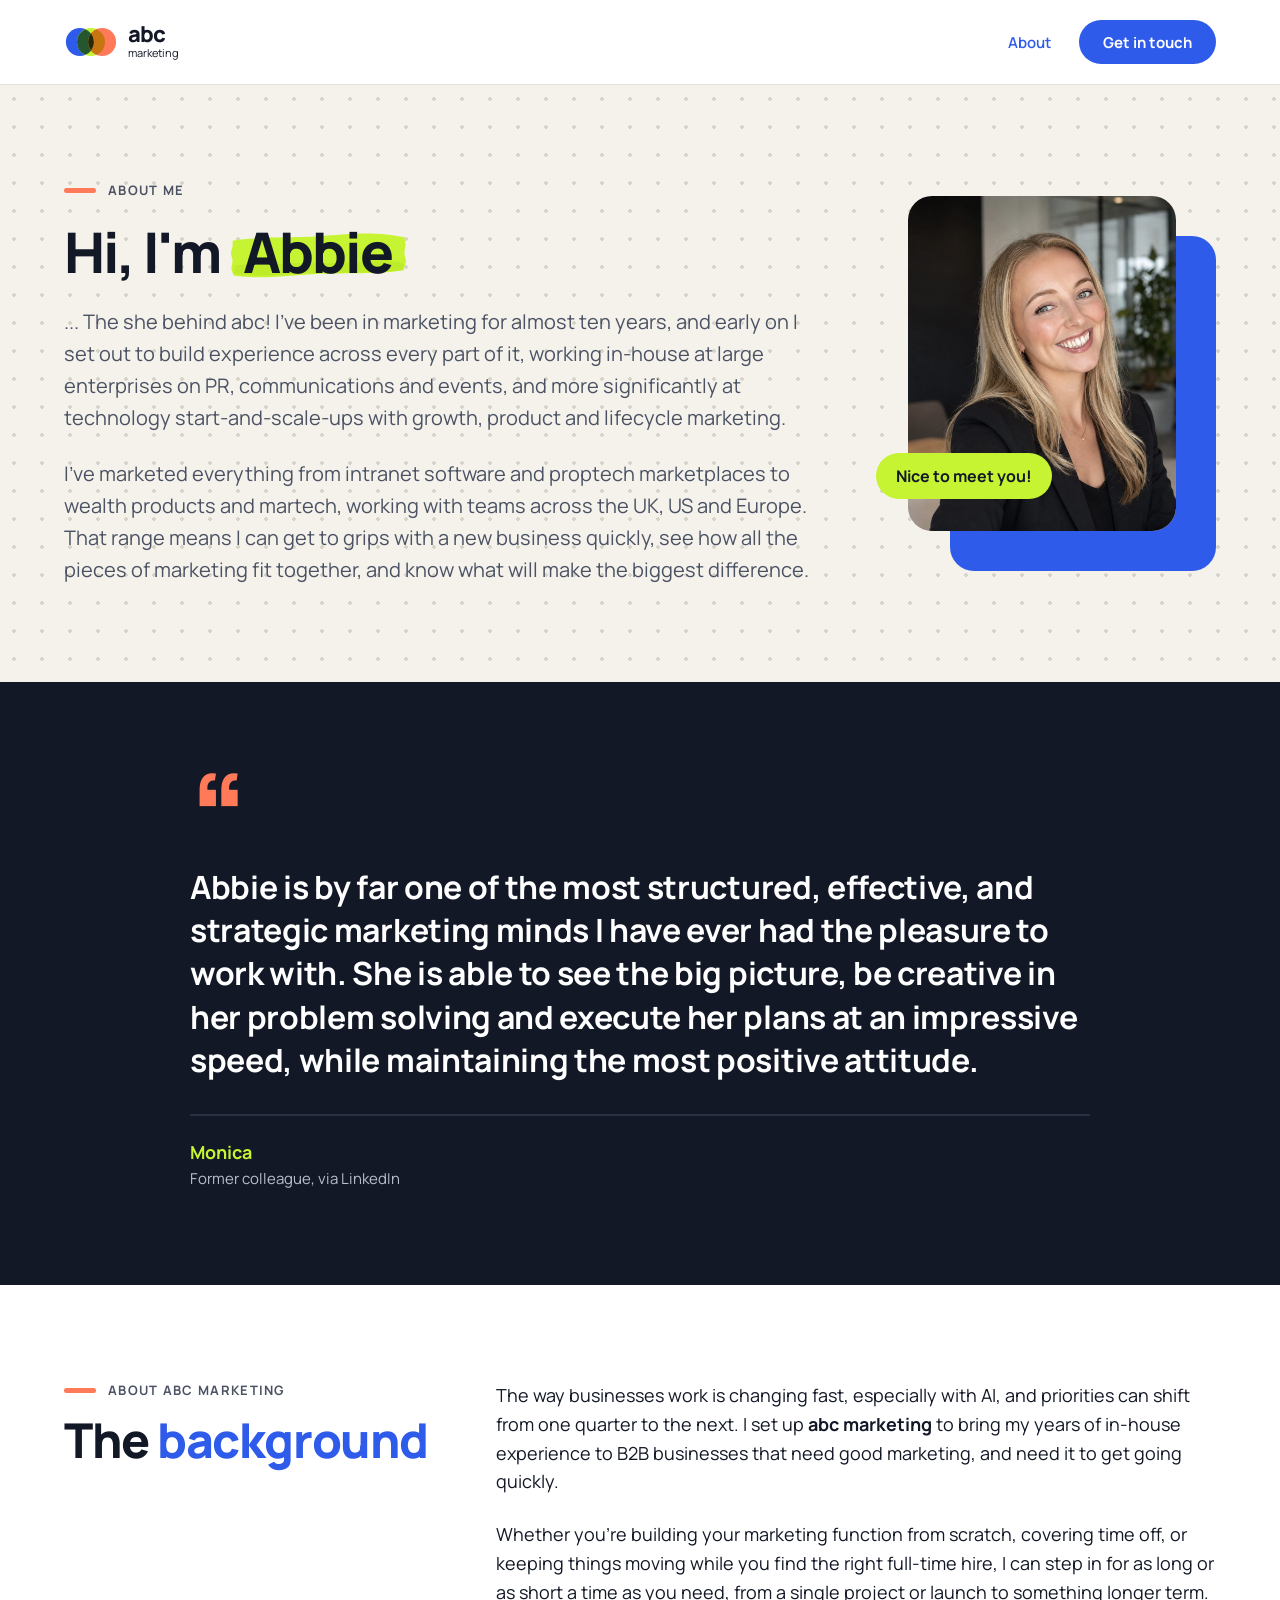
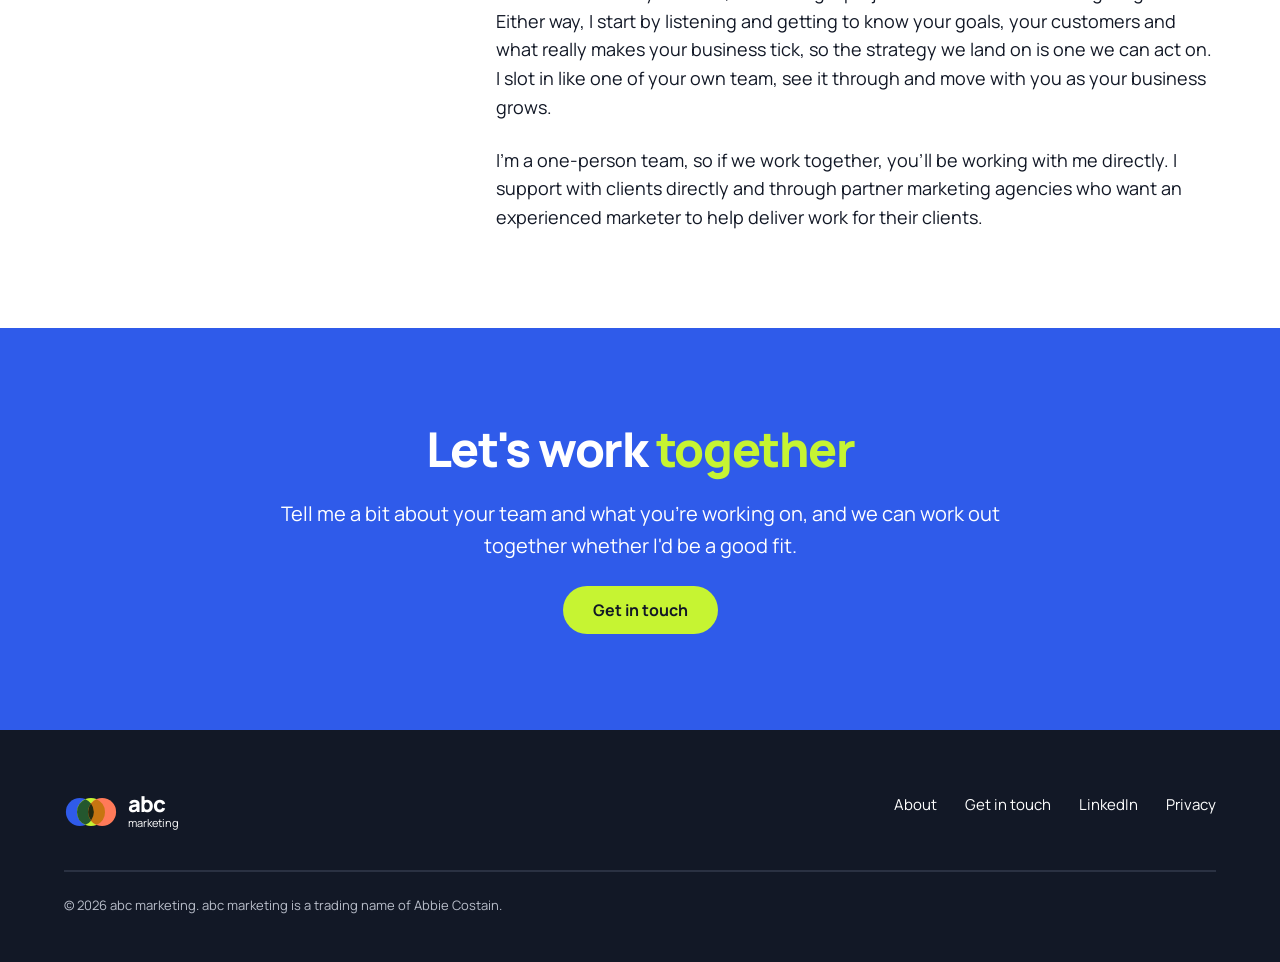
==== commit 1664658f: "Add About link to header and footer navigation Co-Authored-By: Claude Opus 5.5 <noreply@anthropic.co" ====
--- a/about.html
+++ b/about.html
@@ -18,6 +18,7 @@
 <div class="container site-header__inner">
 <a class="abc-logo" href="index.html" aria-label="abc marketing home"><svg width="54" height="32" viewBox="0 0 170 100" aria-hidden="true"><circle cx="50" cy="50" r="44" fill="#2F5BEA"></circle><circle cx="85" cy="50" r="44" fill="#C6F432"></circle><circle cx="120" cy="50" r="44" fill="#FF7A59"></circle><path d="M67.5,9.63 A44,44 0 0,1 67.5,90.37 A44,44 0 0,1 67.5,9.63 Z" fill="#24572E"></path><path d="M102.5,9.63 A44,44 0 0,1 102.5,90.37 A44,44 0 0,1 102.5,9.63 Z" fill="#C67511"></path><path d="M85,23.34 A44,44 0 0,1 85,76.66 A44,44 0 0,1 85,23.34 Z" fill="#242A10"></path></svg><span class="abc-logo__words"><span class="abc-logo__abc">abc</span><span class="abc-logo__marketing">marketing</span></span></a>
 <nav class="site-nav" aria-label="Main">
+<a class="site-nav__link" href="about.html" aria-current="page">About</a>
 <a class="abc-btn abc-btn--primary abc-btn--small" href="contact.html">Get in touch</a>
 </nav>
 </div>
@@ -79,6 +80,7 @@
 <span class="abc-logo abc-logo--on-dark"><svg width="54" height="32" viewBox="0 0 170 100" aria-hidden="true"><circle cx="50" cy="50" r="44" fill="#2F5BEA"></circle><circle cx="85" cy="50" r="44" fill="#C6F432"></circle><circle cx="120" cy="50" r="44" fill="#FF7A59"></circle><path d="M67.5,9.63 A44,44 0 0,1 67.5,90.37 A44,44 0 0,1 67.5,9.63 Z" fill="#24572E"></path><path d="M102.5,9.63 A44,44 0 0,1 102.5,90.37 A44,44 0 0,1 102.5,9.63 Z" fill="#C67511"></path><path d="M85,23.34 A44,44 0 0,1 85,76.66 A44,44 0 0,1 85,23.34 Z" fill="#242A10"></path></svg><span class="abc-logo__words"><span class="abc-logo__abc">abc</span><span class="abc-logo__marketing">marketing</span></span></span>
 </div>
 <nav class="site-footer__nav" aria-label="Footer">
+<a href="about.html">About</a>
 <a href="contact.html">Get in touch</a>
 <a href="#">LinkedIn</a>
 <a href="privacy.html">Privacy</a>
--- a/styles.css
+++ b/styles.css
@@ -34,6 +34,8 @@
 .site-header { border-bottom: 1px solid var(--line); background: var(--white); }
 .site-header__inner { padding-top: 20px; padding-bottom: 20px; display: flex; flex-wrap: wrap; align-items: center; justify-content: space-between; gap: var(--space-3); }
 .site-nav { display: flex; flex-wrap: wrap; align-items: center; gap: 28px; }
+.site-nav__link { color: var(--ink); font-weight: 600; font-size: 15px; text-decoration: none; }
+.site-nav__link:hover, .site-nav__link[aria-current="page"] { color: var(--cobalt); }
 .site-footer { background: var(--ink); color: var(--white); }
 .site-footer__inner { padding-top: var(--space-7); padding-bottom: var(--space-6); display: flex; flex-wrap: wrap; gap: 40px; justify-content: space-between; }
 .site-footer__brand { display: flex; flex-direction: column; gap: 18px; }
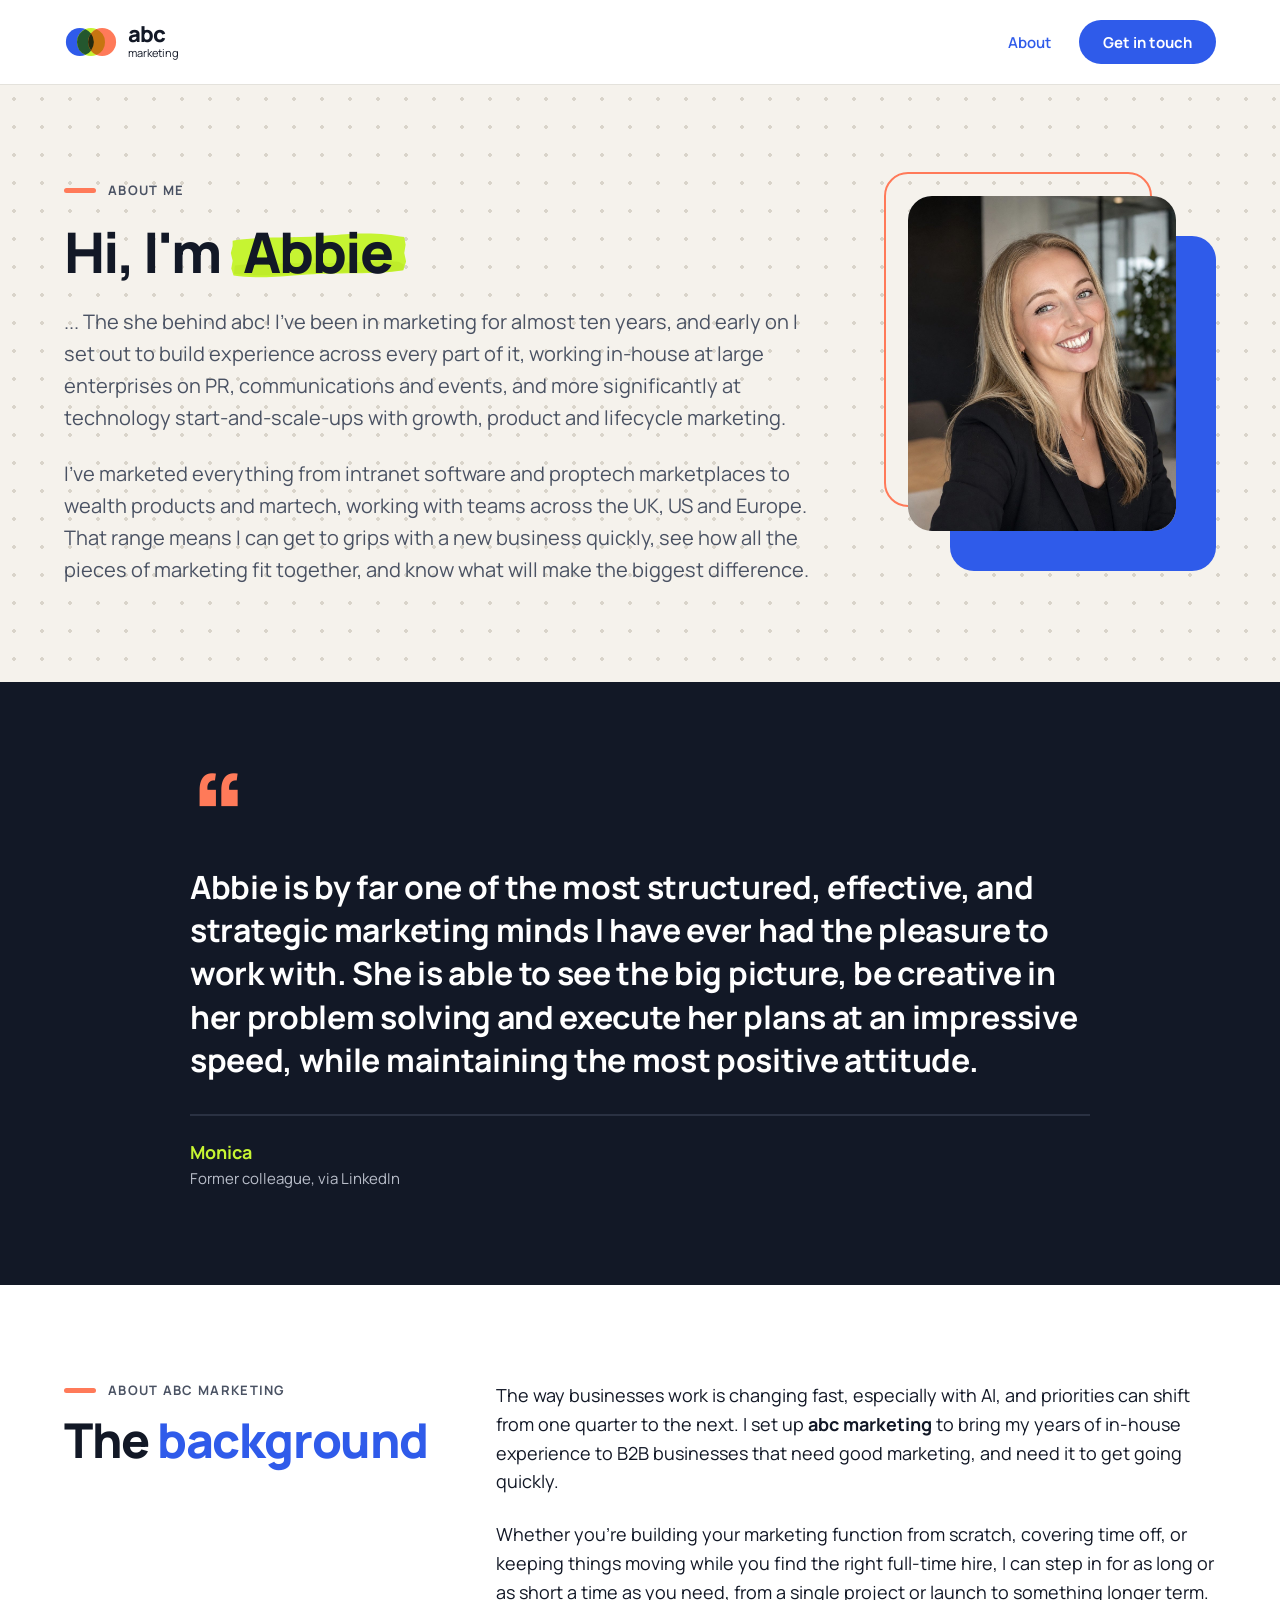
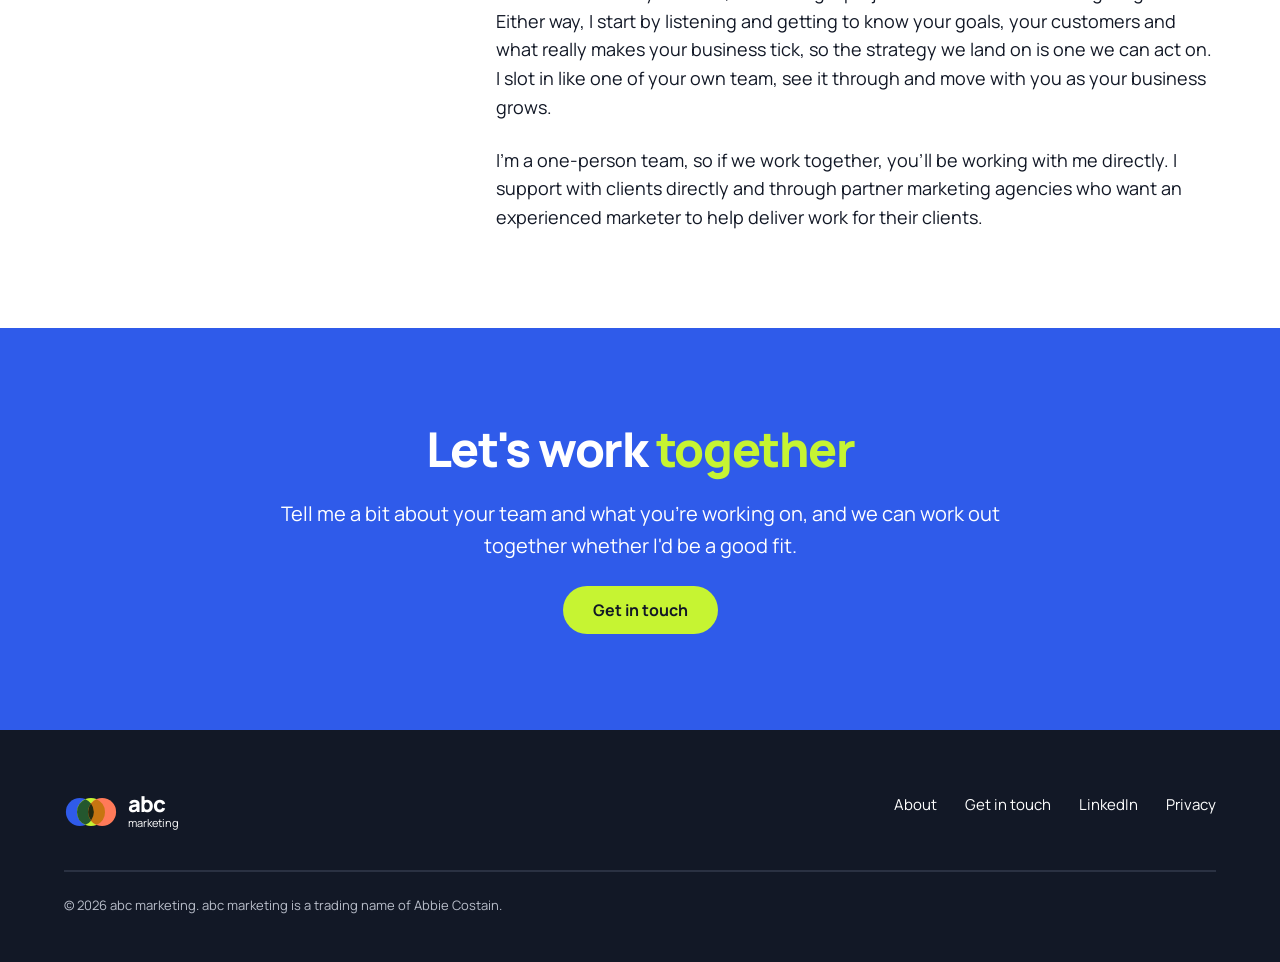
==== commit 4b6aa7b5: "About hero: add coral outline behind photo, remove tag Co-Authored-By: Claude Opus 5.5 <noreply@anth" ====
--- a/about.html
+++ b/about.html
@@ -35,8 +35,8 @@
 </div>
 <div style="flex: 1 1 340px; min-width: 0; max-width: 460px; position: relative; padding: 0 40px 40px 32px;">
 <div aria-hidden="true" style="position: absolute; left: 74px; top: 40px; right: 0; bottom: 0; background: var(--cobalt); border-radius: var(--radius-card);"></div>
+<div aria-hidden="true" style="position: absolute; left: 8px; top: -24px; right: 64px; bottom: 64px; border: 2px solid var(--coral); border-radius: var(--radius-card);"></div>
 <img src="abbie-costain.jpg" alt="Abbie, smiling, in a black blazer" style="position: relative; display: block; width: 100%; aspect-ratio: 4 / 5; object-fit: cover; object-position: center top; border-radius: var(--radius-card); background: var(--white);">
-<span style="position: absolute; left: 0; bottom: 72px; background: var(--lime); color: var(--ink); font-weight: 700; font-size: 16px; padding: 12px 20px; border-radius: var(--radius-pill);">Nice to meet you!</span>
 </div>
 </div>
 </section>
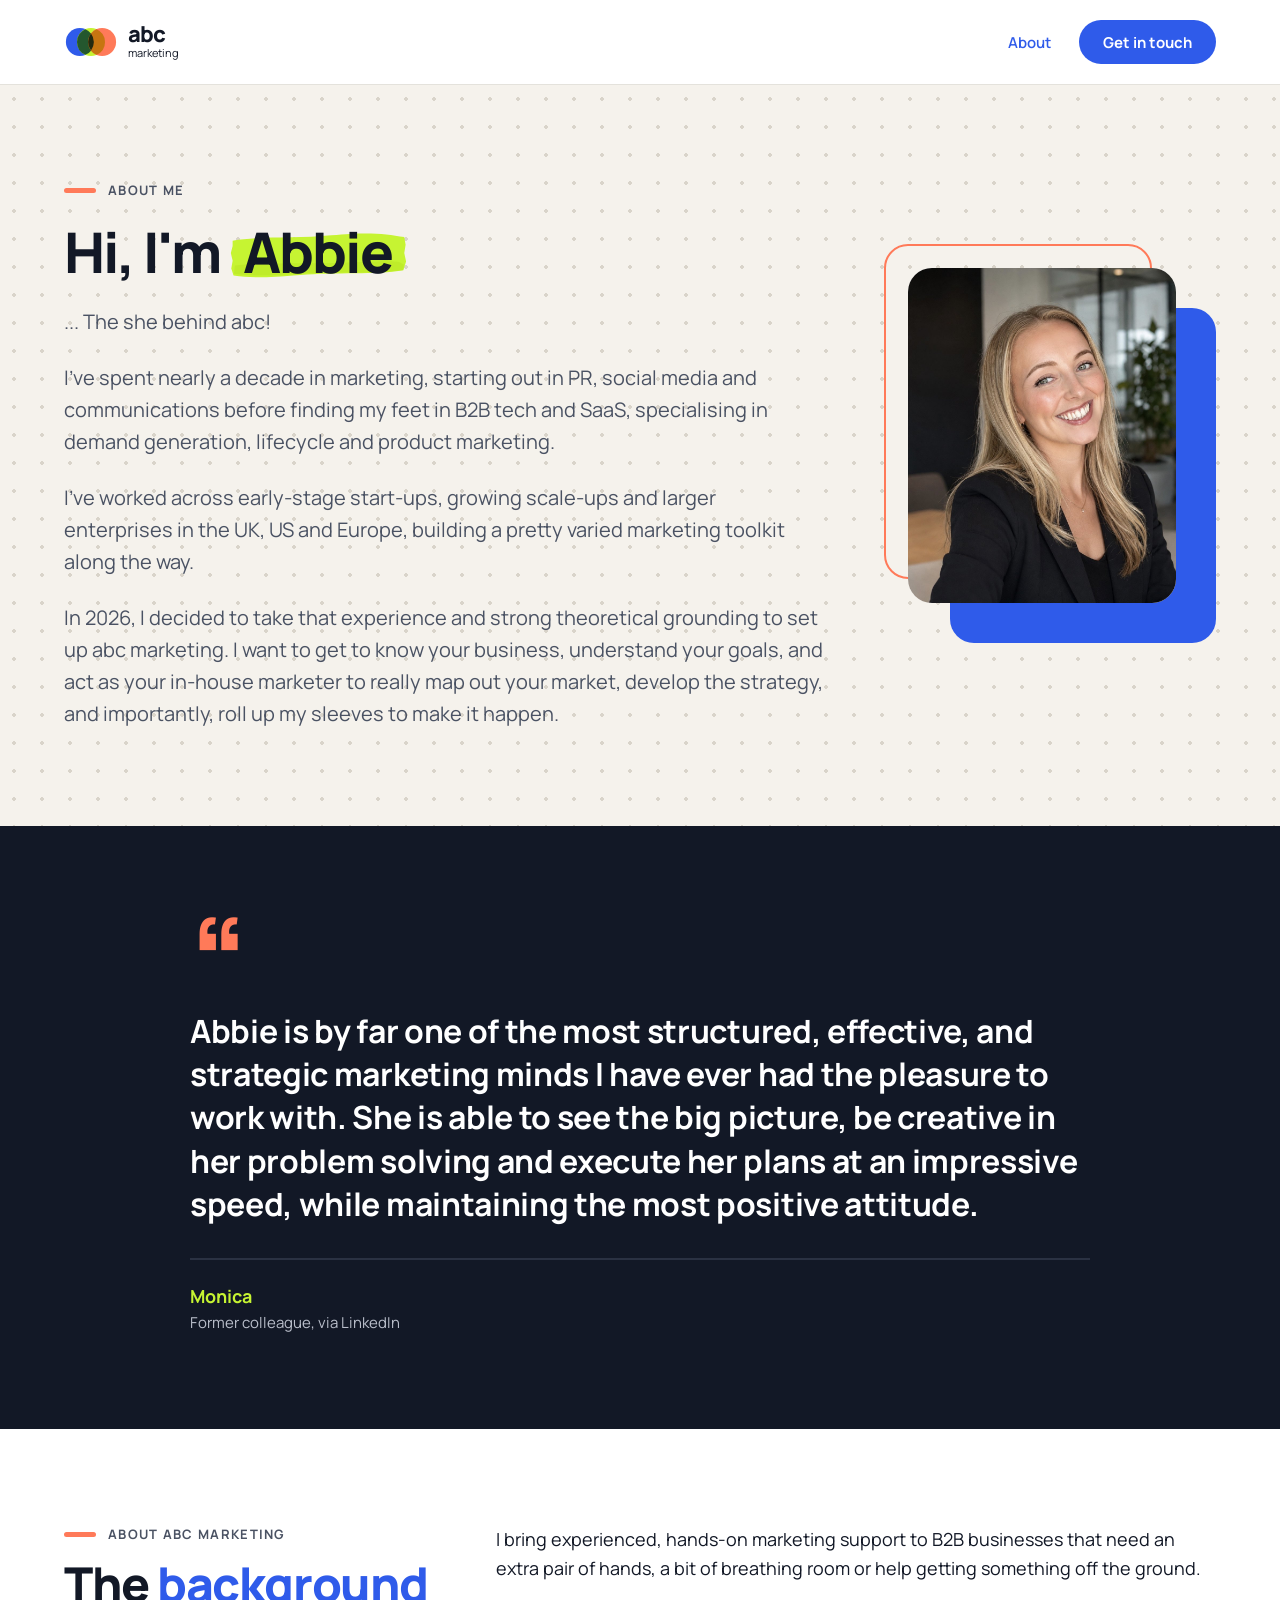
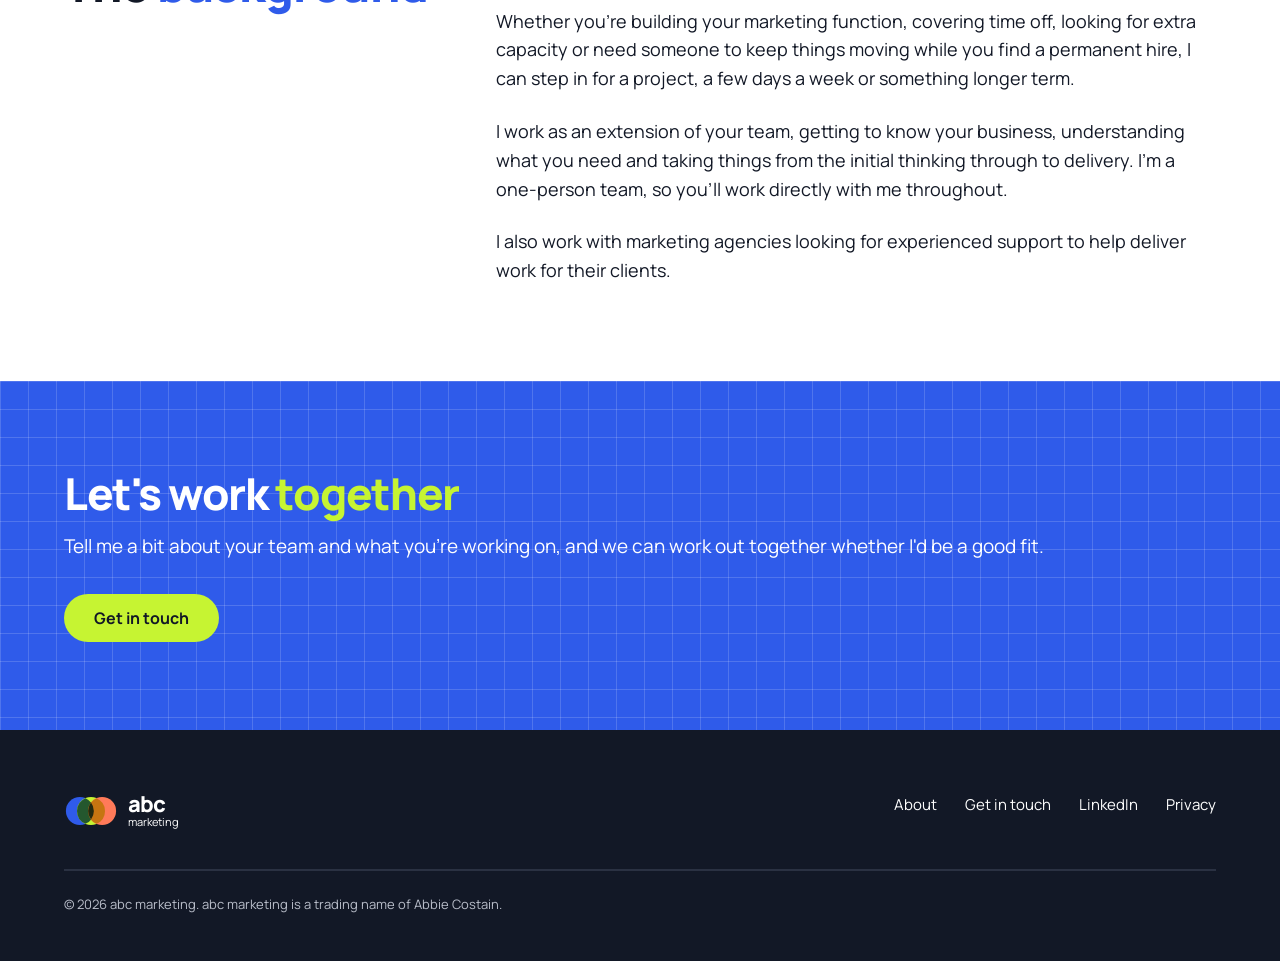
==== commit 8b004ee0: "About page: new intro and background copy, grid CTA banner Co-Authored-By: Claude Opus 5.5 <noreply@" ====
--- a/about.html
+++ b/about.html
@@ -16,10 +16,10 @@
 <body class="abc">
 <header class="site-header">
 <div class="container site-header__inner">
-<a class="abc-logo" href="index.html" aria-label="abc marketing home"><svg width="54" height="32" viewBox="0 0 170 100" aria-hidden="true"><circle cx="50" cy="50" r="44" fill="#2F5BEA"></circle><circle cx="85" cy="50" r="44" fill="#C6F432"></circle><circle cx="120" cy="50" r="44" fill="#FF7A59"></circle><path d="M67.5,9.63 A44,44 0 0,1 67.5,90.37 A44,44 0 0,1 67.5,9.63 Z" fill="#24572E"></path><path d="M102.5,9.63 A44,44 0 0,1 102.5,90.37 A44,44 0 0,1 102.5,9.63 Z" fill="#C67511"></path><path d="M85,23.34 A44,44 0 0,1 85,76.66 A44,44 0 0,1 85,23.34 Z" fill="#242A10"></path></svg><span class="abc-logo__words"><span class="abc-logo__abc">abc</span><span class="abc-logo__marketing">marketing</span></span></a>
+<a class="abc-logo" href="/" aria-label="abc marketing home"><svg width="54" height="32" viewBox="0 0 170 100" aria-hidden="true"><circle cx="50" cy="50" r="44" fill="#2F5BEA"></circle><circle cx="85" cy="50" r="44" fill="#C6F432"></circle><circle cx="120" cy="50" r="44" fill="#FF7A59"></circle><path d="M67.5,9.63 A44,44 0 0,1 67.5,90.37 A44,44 0 0,1 67.5,9.63 Z" fill="#24572E"></path><path d="M102.5,9.63 A44,44 0 0,1 102.5,90.37 A44,44 0 0,1 102.5,9.63 Z" fill="#C67511"></path><path d="M85,23.34 A44,44 0 0,1 85,76.66 A44,44 0 0,1 85,23.34 Z" fill="#242A10"></path></svg><span class="abc-logo__words"><span class="abc-logo__abc">abc</span><span class="abc-logo__marketing">marketing</span></span></a>
 <nav class="site-nav" aria-label="Main">
-<a class="site-nav__link" href="about.html" aria-current="page">About</a>
-<a class="abc-btn abc-btn--primary abc-btn--small" href="contact.html">Get in touch</a>
+<a class="site-nav__link" href="/about" aria-current="page">About</a>
+<a class="abc-btn abc-btn--primary abc-btn--small" href="/contact">Get in touch</a>
 </nav>
 </div>
 </header>
@@ -30,8 +30,10 @@
 <div style="flex: 999 1 520px; min-width: 0; display: flex; flex-direction: column; gap: 24px;">
 <span class="abc-eyebrow">About me</span>
 <h1 class="hero">Hi, I'm <span class="abc-highlight">Abbie</span></h1>
-<p class="lead">... The she behind abc! I've been in marketing for almost ten years, and early on I set out to build experience across every part of it, working in-house at large enterprises on PR, communications and events, and more significantly at technology start-and-scale-ups with growth, product and lifecycle marketing.</p>
-<p class="lead">I've marketed everything from intranet software and proptech marketplaces to wealth products and martech, working with teams across the UK, US and Europe. That range means I can get to grips with a new business quickly, see how all the pieces of marketing fit together, and know what will make the biggest difference.</p>
+<p class="lead">... The she behind abc!</p>
+<p class="lead">I've spent nearly a decade in marketing, starting out in PR, social media and communications before finding my feet in B2B tech and SaaS, specialising in demand generation, lifecycle and product marketing.</p>
+<p class="lead">I've worked across early-stage start-ups, growing scale-ups and larger enterprises in the UK, US and Europe, building a pretty varied marketing toolkit along the way.</p>
+<p class="lead">In 2026, I decided to take that experience and strong theoretical grounding to set up abc marketing. I want to get to know your business, understand your goals, and act as your in-house marketer to really map out your market, develop the strategy, and importantly, roll up my sleeves to make it happen.</p>
 </div>
 <div style="flex: 1 1 340px; min-width: 0; max-width: 460px; position: relative; padding: 0 40px 40px 32px;">
 <div aria-hidden="true" style="position: absolute; left: 74px; top: 40px; right: 0; bottom: 0; background: var(--cobalt); border-radius: var(--radius-card);"></div>
@@ -58,18 +60,21 @@
 <h2 class="heading-1">The <span style="color: var(--cobalt);">background</span></h2>
 </div>
 <div style="flex: 999 1 560px; min-width: 0; max-width: 720px; display: flex; flex-direction: column; gap: 24px;">
-<p class="body">The way businesses work is changing fast, especially with AI, and priorities can shift from one quarter to the next. I set up <b>abc marketing</b> to bring my years of in-house experience to B2B businesses that need good marketing, and need it to get going quickly.</p>
-<p class="body">Whether you're building your marketing function from scratch, covering time off, or keeping things moving while you find the right full-time hire, I can step in for as long or as short a time as you need, from a single project or launch to something longer term. Either way, I start by listening and getting to know your goals, your customers and what really makes your business tick, so the strategy we land on is one we can act on. I slot in like one of your own team, see it through and move with you as your business grows.</p>
-<p class="body">I'm a one-person team, so if we work together, you'll be working with me directly. I support with clients directly and through partner marketing agencies who want an experienced marketer to help deliver work for their clients.</p>
+<p class="body">I bring experienced, hands-on marketing support to B2B businesses that need an extra pair of hands, a bit of breathing room or help getting something off the ground.</p>
+<p class="body">Whether you're building your marketing function, covering time off, looking for extra capacity or need someone to keep things moving while you find a permanent hire, I can step in for a project, a few days a week or something longer term.</p>
+<p class="body">I work as an extension of your team, getting to know your business, understanding what you need and taking things from the initial thinking through to delivery. I'm a one-person team, so you'll work directly with me throughout.</p>
+<p class="body">I also work with marketing agencies looking for experienced support to help deliver work for their clients.</p>
 </div>
 </div>
 </section>
 
-<section style="background: var(--cobalt); color: var(--white);">
-<div class="container" style="padding-top: 96px; padding-bottom: 96px; max-width: 820px; display: flex; flex-direction: column; align-items: center; text-align: center; gap: 24px;">
-<h2 class="heading-1">Let's work <span style="color: var(--lime);">together</span></h2>
-<p class="lead" style="color: var(--white);">Tell me a bit about your team and what you're working on, and we can work out together whether I'd be a good fit.</p>
-<a class="abc-btn abc-btn--on-dark" href="contact.html">Get in touch</a>
+<section class="abc-bg-blueprint">
+<div class="container pp-cta">
+<div class="pp-cta__text">
+<h2 class="pp-h2">Let's work <span style="color: var(--lime);">together</span></h2>
+<p>Tell me a bit about your team and what you're working on, and we can work out together whether I'd be a good fit.</p>
+</div>
+<a class="abc-btn abc-btn--on-dark" href="/contact">Get in touch</a>
 </div>
 </section>
 
@@ -80,10 +85,10 @@
 <span class="abc-logo abc-logo--on-dark"><svg width="54" height="32" viewBox="0 0 170 100" aria-hidden="true"><circle cx="50" cy="50" r="44" fill="#2F5BEA"></circle><circle cx="85" cy="50" r="44" fill="#C6F432"></circle><circle cx="120" cy="50" r="44" fill="#FF7A59"></circle><path d="M67.5,9.63 A44,44 0 0,1 67.5,90.37 A44,44 0 0,1 67.5,9.63 Z" fill="#24572E"></path><path d="M102.5,9.63 A44,44 0 0,1 102.5,90.37 A44,44 0 0,1 102.5,9.63 Z" fill="#C67511"></path><path d="M85,23.34 A44,44 0 0,1 85,76.66 A44,44 0 0,1 85,23.34 Z" fill="#242A10"></path></svg><span class="abc-logo__words"><span class="abc-logo__abc">abc</span><span class="abc-logo__marketing">marketing</span></span></span>
 </div>
 <nav class="site-footer__nav" aria-label="Footer">
-<a href="about.html">About</a>
-<a href="contact.html">Get in touch</a>
+<a href="/about">About</a>
+<a href="/contact">Get in touch</a>
 <a href="#">LinkedIn</a>
-<a href="privacy.html">Privacy</a>
+<a href="/privacy">Privacy</a>
 </nav>
 <div class="site-footer__legal">© 2026 abc marketing. abc marketing is a trading name of Abbie Costain.</div>
 </div>
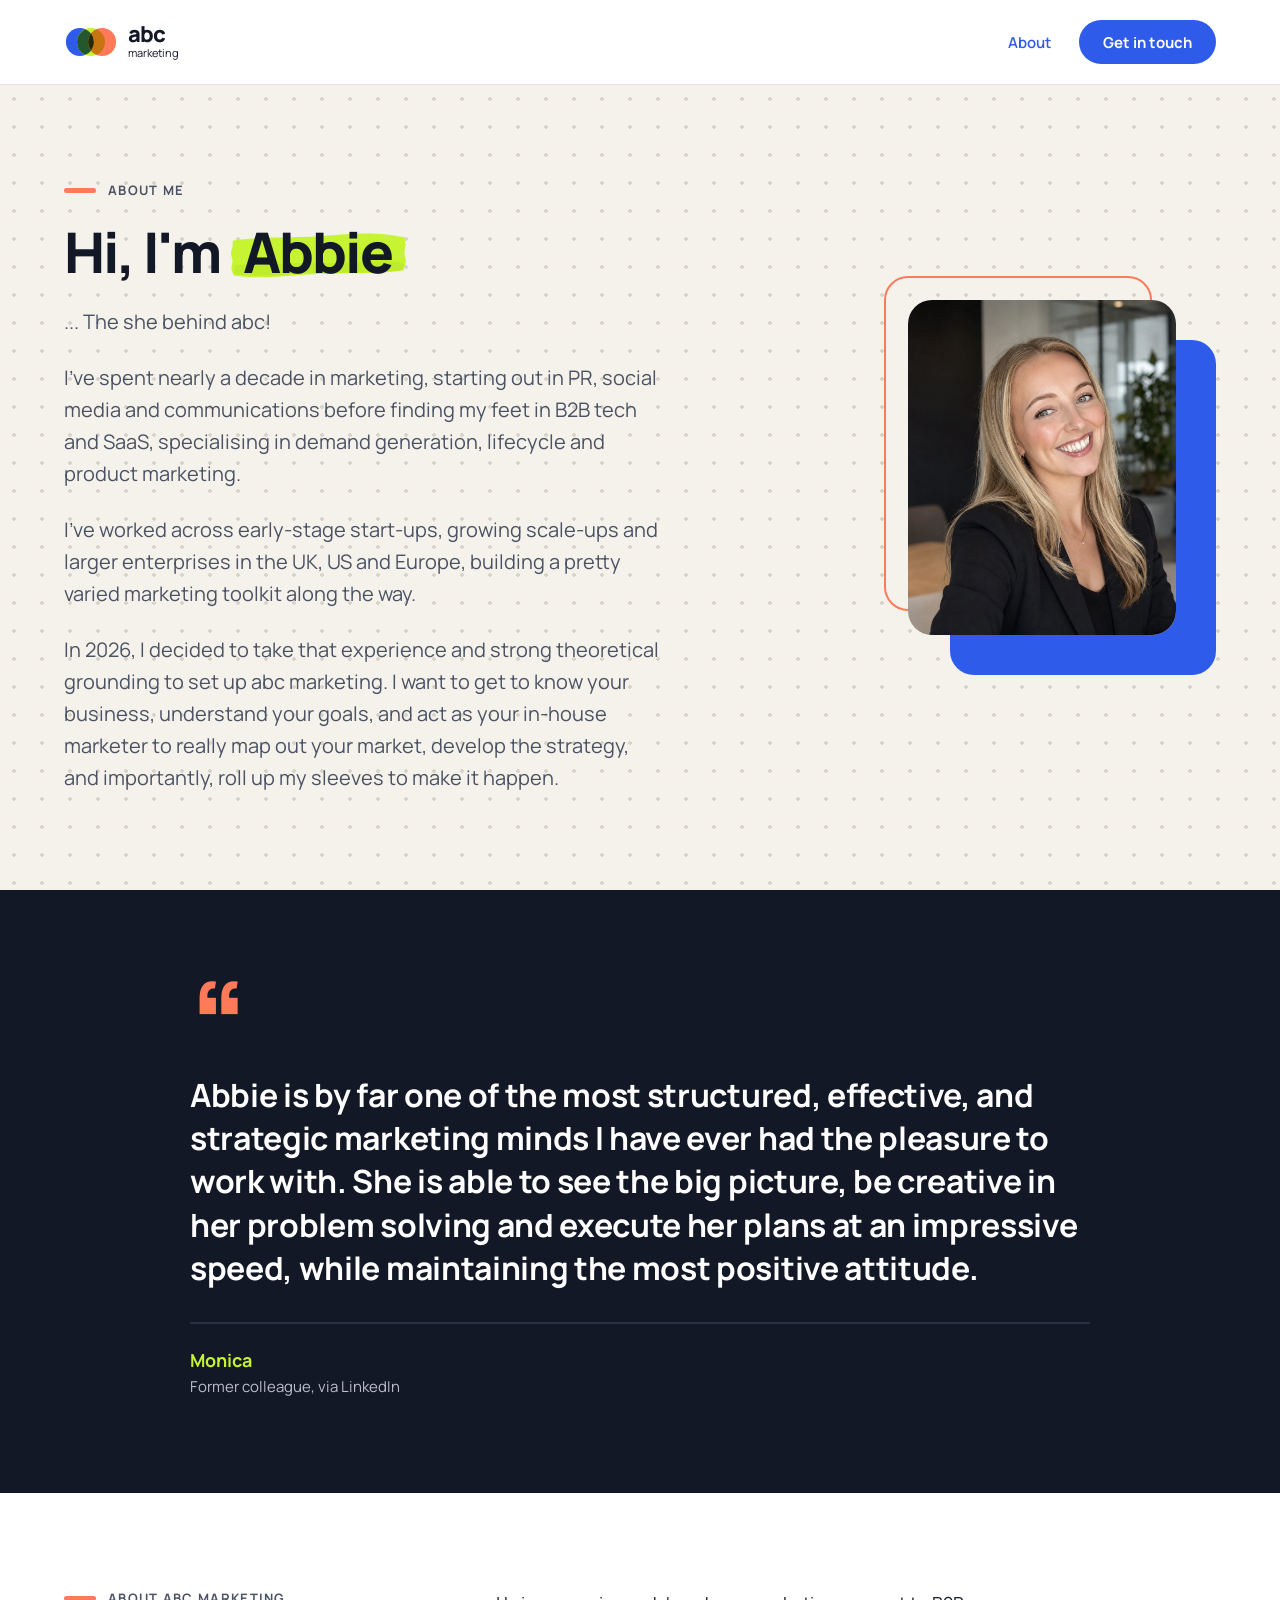
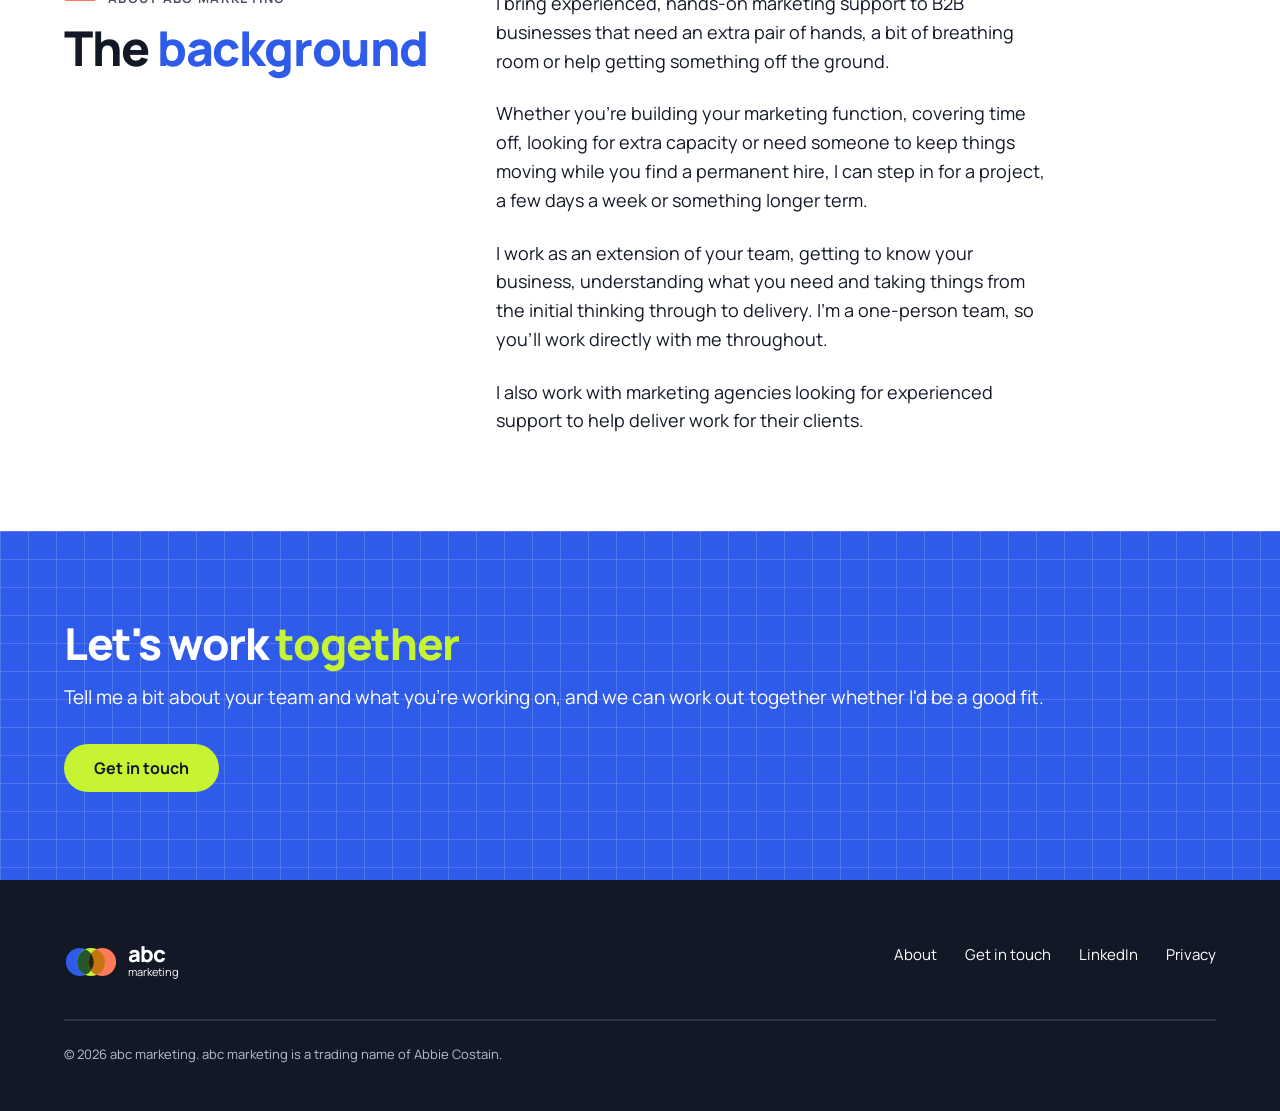
==== commit 3e30d565: "About page: limit paragraph width for readable line length Co-Authored-By: Claude Opus 5.5 <noreply@" ====
--- a/about.html
+++ b/about.html
@@ -27,7 +27,7 @@
 
 <section class="abc-bg-dots">
 <div class="container" style="padding-top: 96px; padding-bottom: 96px; display: flex; flex-wrap: wrap; align-items: center; gap: 48px;">
-<div style="flex: 999 1 520px; min-width: 0; display: flex; flex-direction: column; gap: 24px;">
+<div class="about-copy" style="flex: 999 1 520px; min-width: 0; display: flex; flex-direction: column; gap: 24px;">
 <span class="abc-eyebrow">About me</span>
 <h1 class="hero">Hi, I'm <span class="abc-highlight">Abbie</span></h1>
 <p class="lead">... The she behind abc!</p>
@@ -59,7 +59,7 @@
 <span class="abc-eyebrow">About abc marketing</span>
 <h2 class="heading-1">The <span style="color: var(--cobalt);">background</span></h2>
 </div>
-<div style="flex: 999 1 560px; min-width: 0; max-width: 720px; display: flex; flex-direction: column; gap: 24px;">
+<div class="about-copy" style="flex: 999 1 560px; min-width: 0; max-width: 720px; display: flex; flex-direction: column; gap: 24px;">
 <p class="body">I bring experienced, hands-on marketing support to B2B businesses that need an extra pair of hands, a bit of breathing room or help getting something off the ground.</p>
 <p class="body">Whether you're building your marketing function, covering time off, looking for extra capacity or need someone to keep things moving while you find a permanent hire, I can step in for a project, a few days a week or something longer term.</p>
 <p class="body">I work as an extension of your team, getting to know your business, understanding what you need and taking things from the initial thinking through to delivery. I'm a one-person team, so you'll work directly with me throughout.</p>
--- a/styles.css
+++ b/styles.css
@@ -50,6 +50,10 @@
 .home-hero .hero { max-width: 860px; }
 .home-hero .lead { max-width: 640px; }
 .home-hero__actions { display: flex; flex-wrap: wrap; justify-content: center; gap: 12px; margin-top: 6px; }
+
+/* About page: keep paragraphs to a readable line length (about 65 characters) */
+.about-copy .lead { max-width: 600px; }
+.about-copy .body { max-width: 560px; }
 
 /* Contact page */
 .contact-hero { padding-top: clamp(48px, 8vh, 88px); padding-bottom: clamp(56px, 9vh, 96px); display: flex; flex-wrap: wrap; gap: 56px; align-items: flex-start; justify-content: space-between; }
